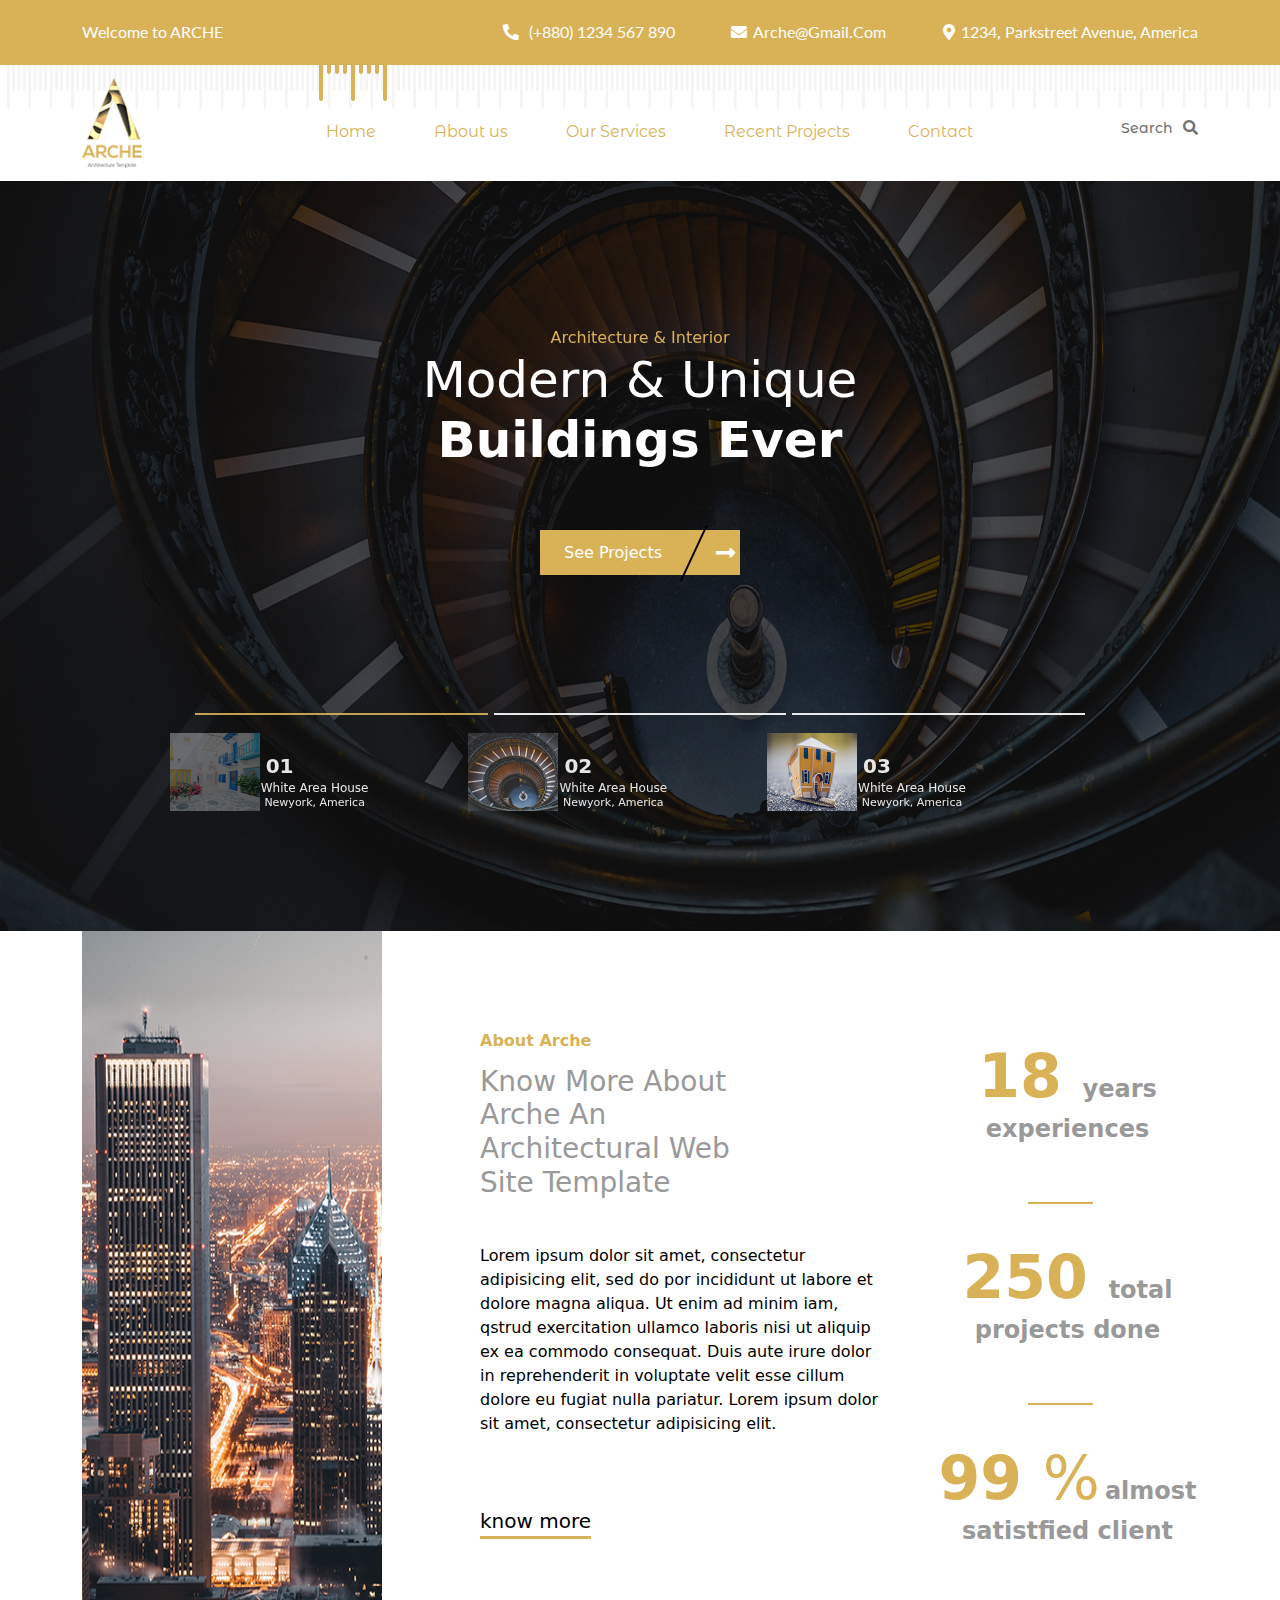
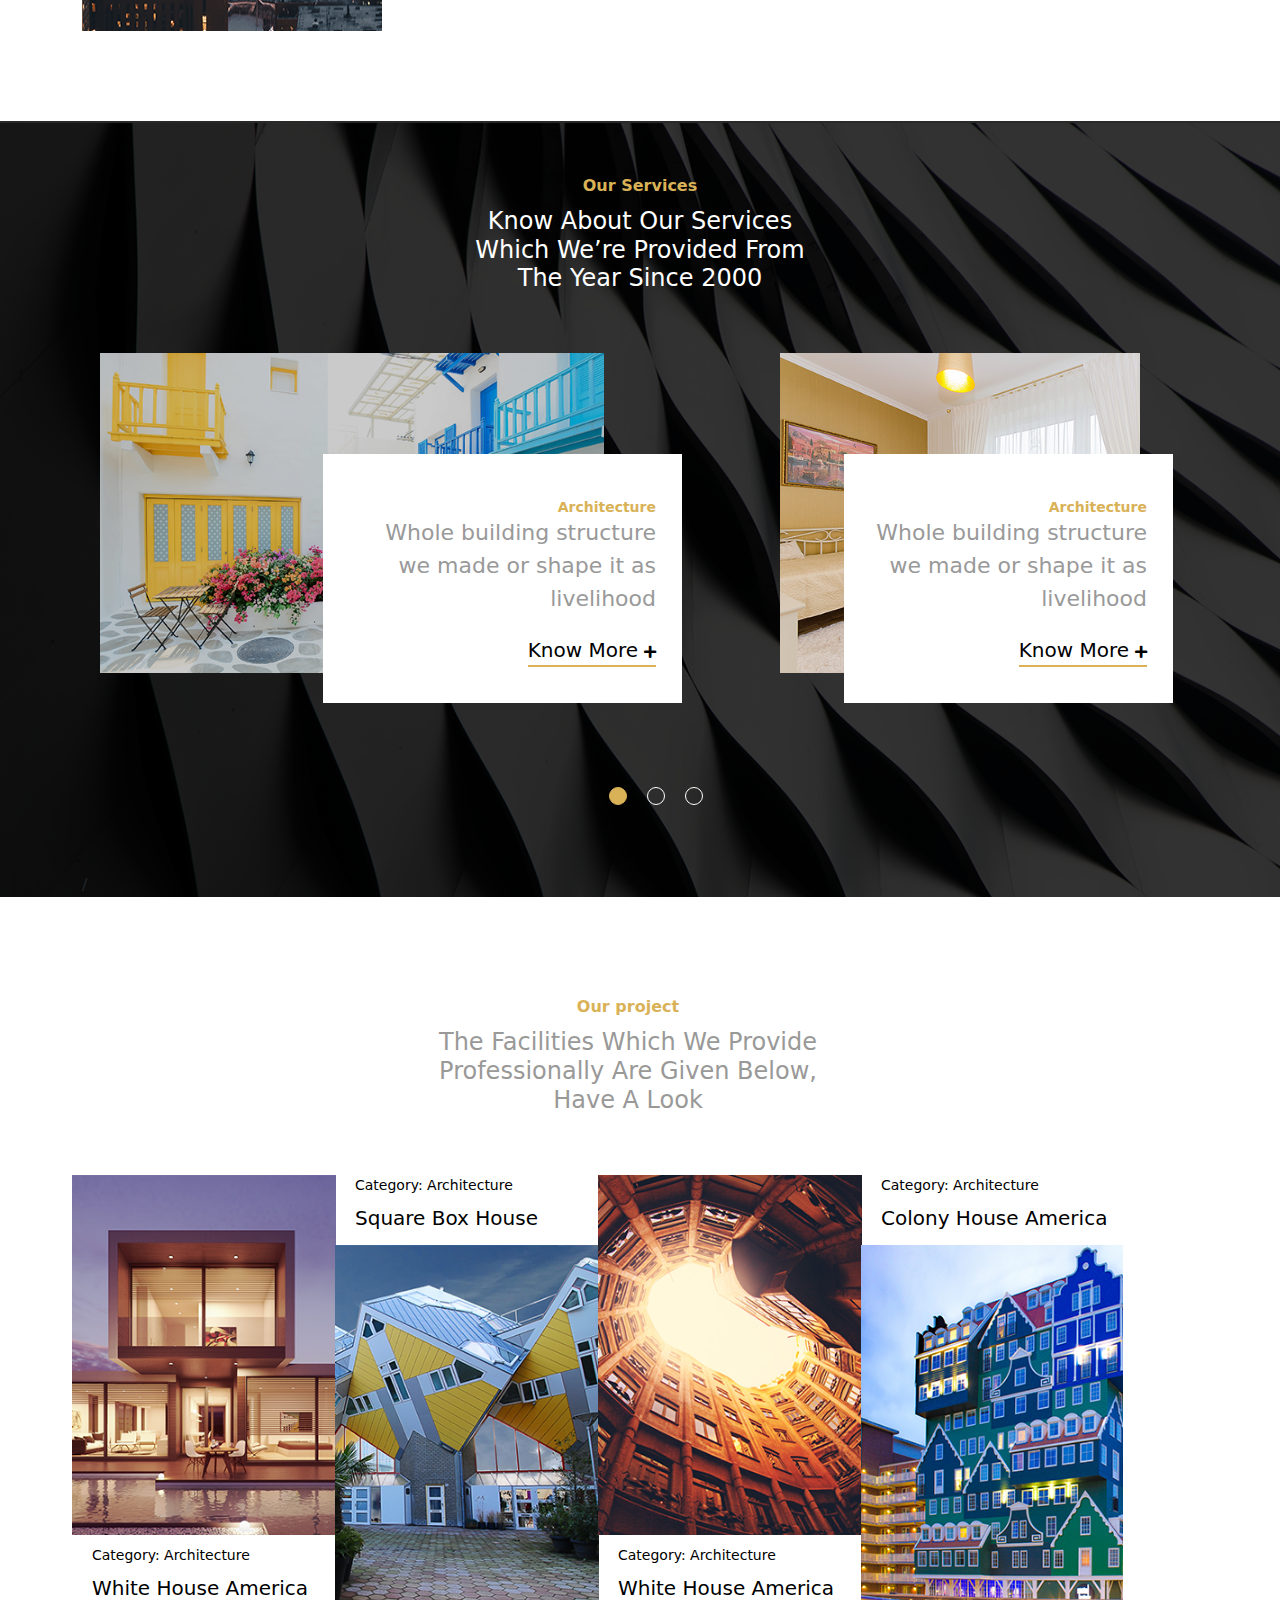
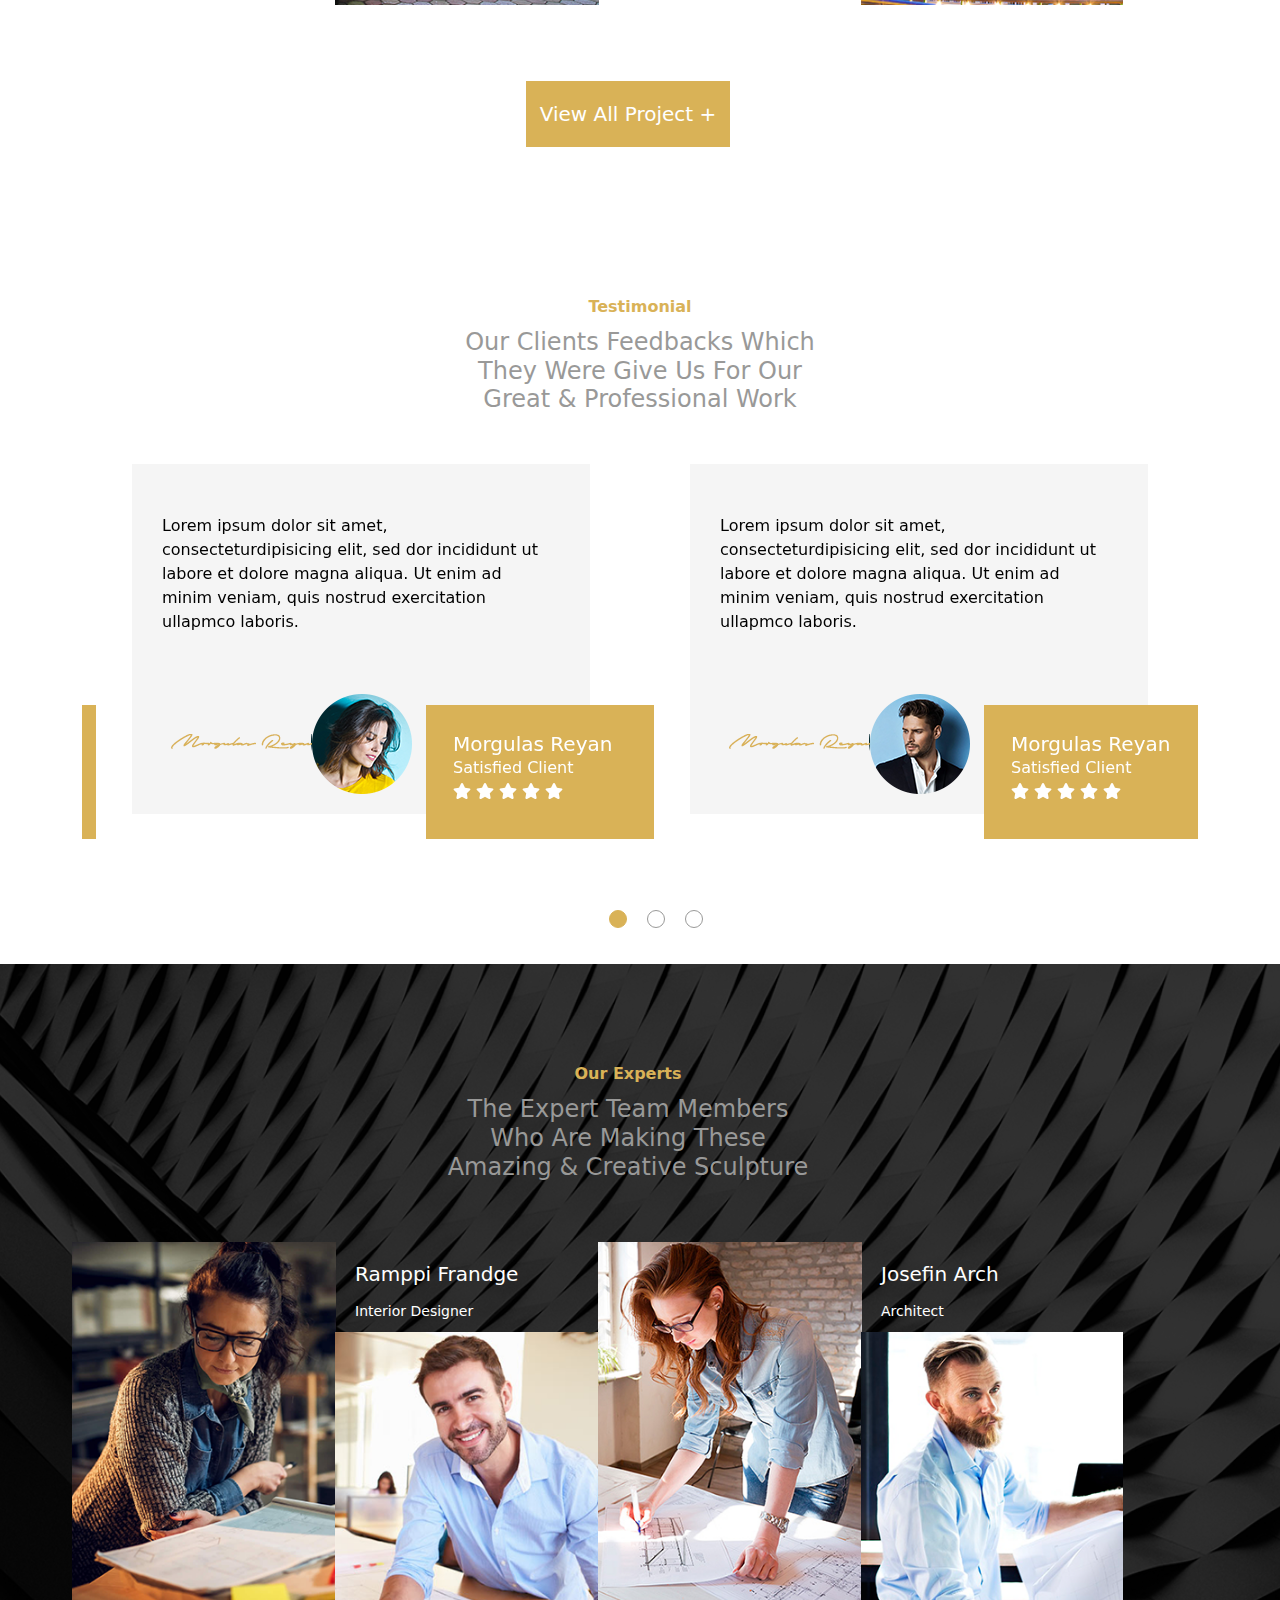
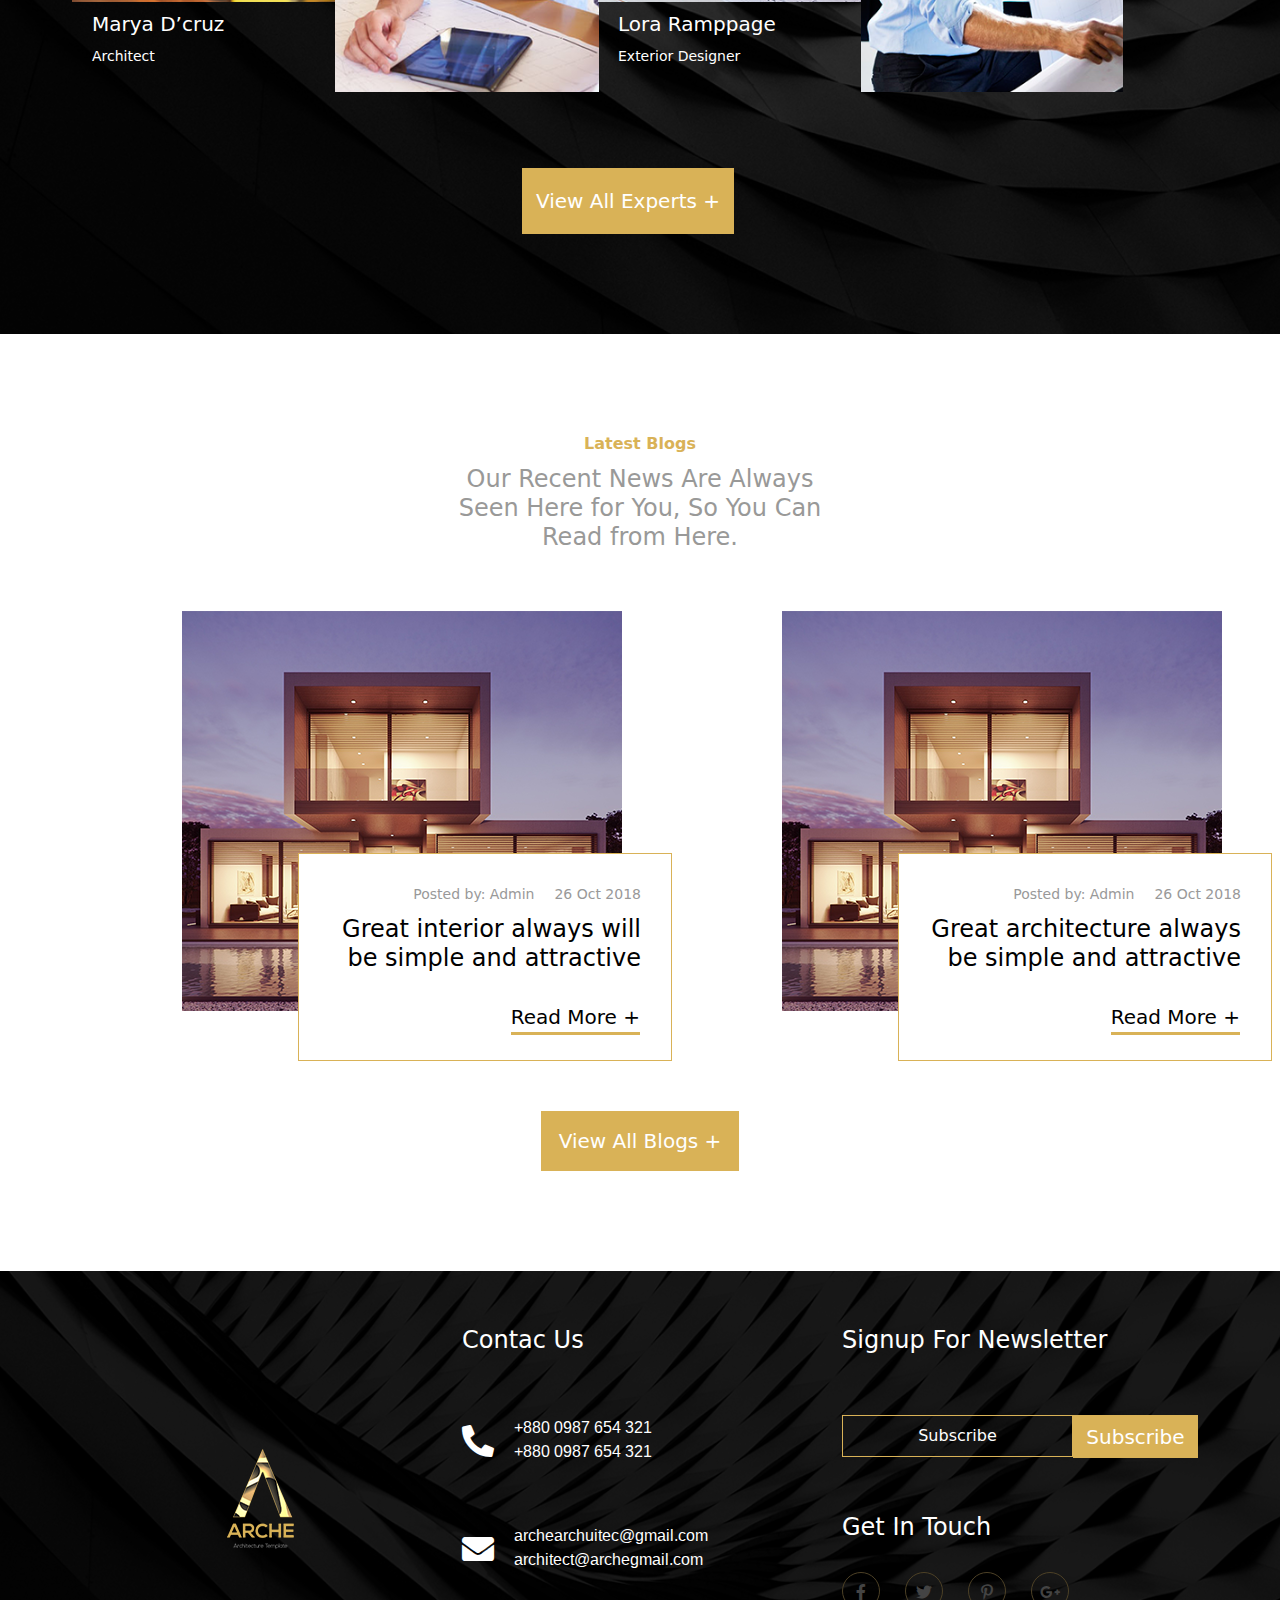
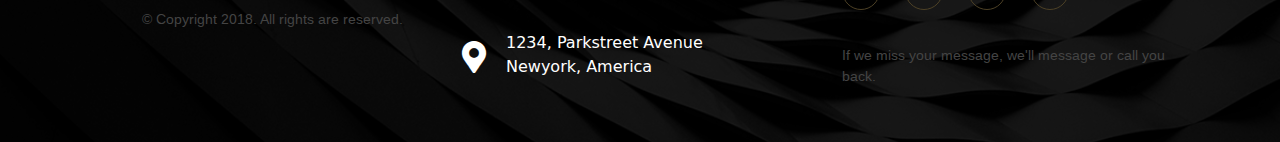
==== index.html @ 6a62e6c8 "all file upload" ====
<!DOCTYPE html>
<html lang="en">
<head>
    <meta charset="UTF-8">
    <meta http-equiv="X-UA-Compatible" content="IE=edge">
    <meta name="viewport" content="width=device-width, initial-scale=1.0">
    <title>Arche/index</title>

    <!-- ---gogle fonts link start -->
    <link rel="preconnect" href="https://fonts.googleapis.com">
    <link rel="preconnect" href="https://fonts.gstatic.com" crossorigin>
    <link href="https://fonts.googleapis.com/css2?family=Lato:wght@100;300;400;700&display=swap" rel="stylesheet">

    <link rel="preconnect" href="https://fonts.googleapis.com">
    <link rel="preconnect" href="https://fonts.gstatic.com" crossorigin>
    <link href="https://fonts.googleapis.com/css2?family=Montserrat+Alternates:wght@100;300;400;500;600;700&display=swap" rel="stylesheet">

    <link rel="preconnect" href="https://fonts.googleapis.com">
    <link rel="preconnect" href="https://fonts.gstatic.com" crossorigin>
    <link href="https://fonts.googleapis.com/css2?family=Arimo:wght@400;500;600;700&display=swap" rel="stylesheet"> 
     <!-- ---gogle fonts link end -->

    <!-- -----------css links start--------------- -->

    <link rel="stylesheet" href="css/all.min.css">
    <link rel="stylesheet" href="css/bootstrap.min.css">
    <link rel="stylesheet" href="css/slick.css">
    <link rel="stylesheet" href="css/style.css">
    <link rel="stylesheet" href="css/responsive.css">

    <!-- -----------css links start--------------- -->
</head>
<body>
    <!--===========================================
                    header-part start
    ===============================================-->

    <header id="header_part">
       <div class="container">
        <div class="header_main">
            <div class="header_left">
                <p>Welcome to ARCHE</p>
            </div>
            <div class="header_right">
                <p><i class="fas fa-phone-alt"></i><a href="callto: (+880) 1234 567 890  "> (+880) 1234 567 890  </a>   </p> 
               <p><i class="fas fa-envelope"></i><a href="mailto:arche@gmail.com ">arche@gmail.com </a> </p>
               <p><i class="fas fa-map-marker-alt"></i><a href="#">1234, Parkstreet Avenue, America</a></p>
            </div>
           </div>
        </div>
    </header>

  <!--===========================================
                    header-part end
    ===============================================-->


    <!--===========================================
                    navbar-part start
    ===============================================-->
    <nav class="navbar navbar-expand-lg main_nav">
      <div class="shape_img">
        <img src="images/banner_sclae-shape.png" alt="sclae-shape">
      </div>
        <div class="container">
          <a class="navbar-brand logo" href="index.html">
              <img src="images/arche_logo.png" alt="arche_logo">
          </a>
          <button class="navbar-toggler" type="button" data-bs-toggle="collapse" data-bs-target="#navbarSupportedContent" aria-controls="navbarSupportedContent" aria-expanded="false" aria-label="Toggle navigation">
            <span class="navbar-toggler-icon"> 
              <i class="fas fa-bars"></i>
            </span>
          </button>
          <div class="collapse navbar-collapse" id="navbarSupportedContent">
            <ul class="navbar-nav m-auto mb-2 mt-5 mb-lg-0">
              <li class="nav-item">
                <a class="nav-link active" aria-current="page" href="index.html">Home </a>
              </li>
              <li class="nav-item">
                <a class="nav-link" href="about.html">About us</a>
              </li>
              <li class="nav-item">
                <a class="nav-link" href="service.html">Our Services</a>
              </li>
              <li class="nav-item">
                <a class="nav-link" href="project.html">Recent Projects</a>
              </li>
              <li class="nav-item">
                <a class="nav-link" href="contact.html">Contact</a>
              </li>                                    
            </ul>
            <div class="searchbar">
                <div class="search"><p>search<i class="fa fa-search" ></i></p></div>
                 <div class="togglesearch">
                    <input class="form-control me-2" type="search" placeholder="Search" aria-label="Search">
                </div>
            </div>
          </div>
        </div>
      </nav>
     <!--===========================================
                    navbar-part end
    ===============================================-->

     <!--===========================================
                    banneer-part start
    ===============================================-->
<div id="banner_part">
  <div id="carouselExampleCaptions" class="carousel slide" data-bs-ride="carousel">
    <div class="carousel-indicators">
      <button type="button" data-bs-target="#carouselExampleCaptions" data-bs-slide-to="0" class="button_big active" aria-current="true" aria-label="Slide 1">
       <div class="img-part">
        <div class="img">
          <img src="images/banner-button_img1.png" alt="banner-button_img1">
        </div>
        <div class="text">
          <span class="number">01</span>
          <h5 clss="area">White Area House</h5>
          <span clss="adress">Newyork, America</span>
        </div>
       </div>
      </button>
      <button type="button" data-bs-target="#carouselExampleCaptions" data-bs-slide-to="1" class="button_big" aria-label="Slide 2">
        <div class="img-part">
          <div class="img">
            <img src="images/banner-button_img2.png" alt="banner-button_img1">
          </div>
          <div class="text">
            <span class="number">02</span>
            <h5 clss="area">White Area House</h5>
            <span clss="adress">Newyork, America</span>
          </div>
         </div>
      </button>
      <button type="button" data-bs-target="#carouselExampleCaptions" data-bs-slide-to="2" class="button_big" aria-label="Slide 3">
        <div class="img-part">
          <div class="img">
            <img src="images/banner-button_img3.png" alt="banner-button_img1">
          </div>
          <div class="text">
            <span class="number">03</span>
            <h5 clss="area">White Area House</h5>
            <span clss="adress">Newyork, America</span>
          </div>
         </div>
      </button>
    </div>
    <!-- --------banner main text--------- -->
    <div class="carousel-inner">
      <div class="carousel-item active">
        <img src="images/banner1.png" class="d-block w-100" alt="banner_img">
        <div class="img_overlay">
        <div class="carousel-caption  d-md-block">
            <p>Architecture & Interior</p>
            <h2>Modern & Unique</h2>
             <h1> Buildings Ever</h1>
             <div class="button">
              <a href="#">See Projects<i class="fas fa-long-arrow-alt-right"></i></a>
             </div>
        </div>
        </div>
      </div>
      <div class="carousel-item">
        <img src="images/banner1.png" class="d-block w-100" alt="banner_img">
        <div class="img_overlay">
        <div class="carousel-caption d-md-block">
          <p>Architecture & Interior</p>
          <h2>Modern & Unique</h2>
           <h1> Buildings Ever</h1>
           <div class="button">
            <a href="#">See Projects<i class="fas fa-long-arrow-alt-right"></i></a>
           </div>
        </div>
      </div>
      </div>
      <div class="carousel-item">
        <img src="images/banner1.png" class="d-block w-100" alt="banner_img">
        <div class="img_overlay">
        <div class="carousel-caption d-md-block">
          <p>Architecture & Interior</p>
          <h2>Modern & Unique</h2>
           <h1> Buildings Ever</h1>
           <div class="button">
            <a href="#">See Projects<i class="fas fa-long-arrow-alt-right"></i></a>
           </div>
        </div>
        </div>
      </div>
    </div>
    <button class="carousel-control-prev banner-icon" type="button" data-bs-target="#carouselExampleCaptions" data-bs-slide="prev">
      <span class="carousel-control-prev-icon" aria-hidden="true"></span>
      <span class="visually-hidden">Previous</span>
    </button>
    <button class="carousel-control-next banner-icon" type="button" data-bs-target="#carouselExampleCaptions" data-bs-slide="next">
      <span class="carousel-control-next-icon" aria-hidden="true"></span>
      <span class="visually-hidden">Next</span>
    </button>
  </div>
</div>
     <!--===========================================
                    banneer-part end
    ===============================================-->

     <!--===========================================
                    about-part start
    ===============================================-->
  <section id="about_part">
    <div class="container">
      <div class="row">
        <div class="col-lg-3"> 
          <div class="img">
            <img src="images/home_about_img.png" alt="about_img">
          </div>
        </div>
        <div class="col-lg-6">  
          <div class="text_middle">
            <h6>About Arche </h6>
            <h4>Know More About Arche An Architectural Web Site Template</h4>
            <p>Lorem ipsum dolor sit amet, consectetur adipisicing elit, sed do por incididunt ut labore et dolore magna aliqua. Ut enim ad minim iam, qstrud exercitation ullamco laboris nisi ut aliquip ex ea commodo consequat. Duis aute irure dolor in reprehenderit in voluptate 
              velit esse cillum dolore eu fugiat nulla pariatur. Lorem ipsum dolor sit amet, consectetur adipisicing elit.</p>
              <div class="button">
                <a href="#">know more</a>
              </div>
          </div>
        </div>
        <div class="col-lg-3"> 
          <div class="counter-up">
            <div class="count-item">
              <span class="counter">18 </span><span>years</span>
              <p>Experiences</p>
            </div>
            <div class="count-item">
              <span class="counter">250 </span> <span>total</span> 
              <p>Projects Done</p>
            </div>
            <div class="count-item">
              <span class="counter">99 </span> <span class="percent">%</span>  <span>Almost</span>
              <p>Satistfied Client</p>
            </div>
          </div>
        </div>
      </div>
    </div>
  </section>
     <!--===========================================
                    about-part end
    ===============================================-->

     <!--===========================================
                    service-part start
    ===============================================-->
  <section id="service_part">
    <div class="overlay">
      <div class="container">
        <div class="title">
          <h6>Our Services</h6>
          <h3>Know About Our Services Which We’re Provided From  The Year Since 2000 </h3>
        </div>
        <div class="slider-part">
          <div class="service-slider">
            <div class="slider-item">
              <div class="img">
                <img src="images/service-img1.png" alt="service-img">
                <div class="servie-inner-text">
                  <h6>Architecture</h6>
                  <p>Whole building structure we made or shape it as livelihood</p>
                  <a href="#">Know More<i class="fas fa-plus"></i></a>
                </div>
              </div> 
            </div>
            
            <div class="slider-item">
              <div class="img">
                <img src="images/service-img2.png" alt="service-img">
                <div class="servie-inner-text">
                  <h6>Architecture</h6>
                  <p>Whole building structure we made or shape it as livelihood</p>
                  <a href="#">Know More<i class="fas fa-plus"></i></a>
                </div>
              </div> 
            </div>

            <div class="slider-item">
              <div class="img">
                <img src="images/service-img1.png" alt="service-img">
                <div class="servie-inner-text">
                  <h6>Architecture</h6>
                  <p>Whole building structure we made or shape it as livelihood</p>
                  <a href="#">Know More<i class="fas fa-plus"></i></a>
                </div>
              </div> 
            </div>
          </div>/
        </div>
      </div>
    </div>
  </section>
     <!--===========================================
                    service-part end
    ===============================================-->

     <!--===========================================
                    project-part start
    ===============================================-->
    <section id="project_part">
      <div class="container">
        <div class="title diff-color">
          <h6>Our project</h6>
          <h3>The Facilities Which We Provide Professionally Are Given Below, Have A Look</h3>
        </div>
        <div class="project_img_details">
          <ul>
            <li class="pro_item">
              <div class="img">
                <img src="images/project-img1.png" alt="project-img">
                <div class="pro_overlay">
                  <a href="#">full project<i class="fas fa-external-link-alt"></i></a>
                </div>
              </div>
              <div class="text">
                <p>Category: Architecture</p>
                <h3>White House America</h3>
              </div>
            </li>
            <li class="pro_item">
              <div class="text">
                <p>Category: Architecture</p>
                <h3>Square Box House</h3>
              </div>
              <div class="img active">
                <img src="images/project-img2.png" alt="project-img">
                <div class="pro_overlay"><a href="#">full project<i class="fas fa-external-link-alt"></i></a></div>
              </div>
            </li>
            <li class="pro_item">
             <div class="img">
              <img src="images/project-img3.png" alt="project-img">
              <div class="pro_overlay"><a href="#">full project<i class="fas fa-external-link-alt"></i></a></div>
             </div>
              <div class="text">
                <p>Category: Architecture</p>
                <h3>White House America</h3>
              </div>
            </li>
            <li class="pro_item">                
              <div class="text">
                <p>Category: Architecture</p>
                <h3>Colony House America</h3>
              </div>
              <div class="img">
                <img src="images/project-img4.png" alt="project-img">
                <div class="pro_overlay"><a href="#">full project<i class="fas fa-external-link-alt"></i></a></div>
              </div>
            </li>
          </ul>
        </div>
        <div class="pro_button">
          <a href="project.html">View All Project  +</a>
        </div>
      </div>
    </section>
    <!--===========================================
                    project-part end
    ===============================================-->

      <!--===========================================
                    testimonial-part start
    ===============================================-->
    <section id="testimonial_Part">
      <div class="container">
        <div class="title diff-color">
          <h6>Testimonial</h6>
          <h3>Our Clients Feedbacks Which They Were Give Us For Our Great & Professional Work</h3>
        </div>
        <div class="testimonial-slider">
          <div class="testi_item">
            <div class="text-top">
              <p>Lorem ipsum dolor sit amet, consecteturdipisicing elit, sed 
                dor incididunt ut labore et dolore magna aliqua. Ut enim ad minim
                 veniam, quis nostrud exercitation ullapmco laboris.</p>
                 <div class="img">
                   <div class="sig">
                     <img class="sigf" src="images/sig.png" alt="sig">
                   </div>
                   <img src="images/testi-img1.png" alt="testi-img">
                 </div>
            </div>
            <div class="designation">
              <h5>Morgulas Reyan</h5>
              <span>Satisfied Client</span>
              <div class="rating">
                <i class="fas fa-star"></i>
                <i class="fas fa-star"></i>
                <i class="fas fa-star"></i>
                <i class="fas fa-star"></i>
                <i class="fas fa-star"></i>
              </div>
              </div>
          </div>
          <div class="testi_item">
            <div class="text-top">
              <p>Lorem ipsum dolor sit amet, consecteturdipisicing elit, sed 
                dor incididunt ut labore et dolore magna aliqua. Ut enim ad minim
                 veniam, quis nostrud exercitation ullapmco laboris.</p>
                 <div class="img">
                   <div class="sig">
                     <img class="sigf" src="images/sig.png" alt="sig">
                   </div>
                   <img src="images/testi-img2.png" alt="testi-img">
                 </div>
            </div>
            <div class="designation">
              <h5>Morgulas Reyan</h5>
              <span>Satisfied Client</span>
              <div class="rating">
                <i class="fas fa-star"></i>
                <i class="fas fa-star"></i>
                <i class="fas fa-star"></i>
                <i class="fas fa-star"></i>
                <i class="fas fa-star"></i>
              </div>
              </div>
          </div>
          <div class="testi_item">
            <div class="text-top">
              <p>Lorem ipsum dolor sit amet, consecteturdipisicing elit, sed 
                dor incididunt ut labore et dolore magna aliqua. Ut enim ad minim
                 veniam, quis nostrud exercitation ullapmco laboris.</p>
                 <div class="img">
                   <div class="sig">
                     <img class="sigf" src="images/sig.png" alt="sig">
                   </div>
                   <img src="images/testi-img1.png" alt="testi-img">
                 </div>
            </div>
            <div class="designation">
              <h5>Morgulas Reyan</h5>
              <span>Satisfied Client</span>
              <div class="rating">
                <i class="fas fa-star"></i>
                <i class="fas fa-star"></i>
                <i class="fas fa-star"></i>
                <i class="fas fa-star"></i>
                <i class="fas fa-star"></i>
              </div>
              </div>
          </div>
        </div>
      </div>
    </section>
     <!--===========================================
                    testimonial-part end
    ===============================================-->

    <!--===========================================
                    expert-part start
    ===============================================-->
  <section id="expert_part">
    <div class="expert_part_overlay">
    <div id="project_part">
    <div class="container">
      <div class="title diff-color">
        <h6>Our Experts</h6>
        <h3>The Expert Team Members Who Are Making These Amazing & Creative Sculpture</h3>
      </div>
      <div class="project_img_details">
        <ul>
          <li class="pro_item">
            <div class="img">
              <img src="images/expert-img1.png" alt="expert-img">
              <div class="pro_overlay">
                <a href="#">full project<i class="fas fa-external-link-alt"></i></a>
              </div>
            </div>
            <div class="text">
              <h5>Marya D’cruz</h5>
              <p>Architect</p>
            </div>
          </li>
          <li class="pro_item">
            <div class="text">
              <h5>Ramppi Frandge</h5>
              <p>Interior Designer</p>
            </div>
            <div class="img active">
              <img src="images/expert-img2.png" alt="expert-img">
              <div class="pro_overlay"><a href="#">full project<i class="fas fa-external-link-alt"></i></a></div>
            </div>
          </li>
          <li class="pro_item">
          <div class="img">
            <img src="images/expert-img3.png" alt="expert-img">
            <div class="pro_overlay"><a href="#">full project<i class="fas fa-external-link-alt"></i></a></div>
          </div>
            <div class="text">
              <h5>Lora Ramppage</h5>
            <p>Exterior Designer</p>
            </div>
          </li>
          <li class="pro_item">                
            <div class="text">
              <h5>Josefin Arch</h5>
              <p>Architect</p>
            </div>
            <div class="img">
              <img src="images/expert-img4.png" alt="expert-img">
              <div class="pro_overlay"><a href="#">full project<i class="fas fa-external-link-alt"></i></a></div>
            </div>
          </li>
        </ul>
      </div>
      <div class="pro_button">
        <a href="team.html">View All Experts +</a>
      </div>
    </div>
    </div>
  </div>
  </section>
    <!--===========================================
                    expert-part end
    ===============================================-->

    <!--===========================================
                    latest-part/blog start
    ===============================================-->
    <section id="latest_Part">
      <div class="container">
        <div class="title diff-color">
          <h6>Latest Blogs</h6>
          <h3>Our Recent News Are Always Seen Here for You, So You Can Read from Here.</h3>
        </div>
      <div class="latest_item_Part">
        <div class="latest_item">
          <div class="item">
            <img src="images/latest_img1.png" alt="">
            <div class="latest_text">
              <div class="admin_text">
                <p class="admin">Posted by: Admin </p>
                <p class="date"> 26 Oct 2018</p>
              </div>
              <h3>Great interior always will be simple and attractive</h3>
              <div class="button">
                <a href="#">Read More  +</a>
              </div>
            </div>
          </div>
        </div>
        <div class="latest_item">
          <div class="item">
            <img src="images/latest_img1.png" alt="">
            <div class="latest_text">
              <div class="admin_text">
                <p class="admin">Posted by: Admin </p>
                <p class="date"> 26 Oct 2018</p>
              </div>
              <h3>Great architecture always be simple and attractive</h3>
              <div class="button">
                <a href="#">Read More  +</a>
              </div>
            </div>
          </div>
        </div>
      </div>
    </div>
    <div class="bottom_button">
      <a href="blog.html">View All Blogs  +</a>
    </div>
    </section>
    <!--===========================================
                    latest-part/blog  end
    ===============================================-->

    <!--===========================================
                    footer-part start
    ===============================================-->
  <section id="footer_part">
  <div class="footer_overlay">
    <div class="container">
      <div class="row">
        <div class="col-lg-4 col-sm-6 col-md-4">
          <div class="footer_item">
            <div class="logo">
              <a href="no-found.html"><img src="images/arche_logo.png" alt="arche_logo"></a>
            </div>
            <p class="logo_text">&copy; Copyright 2018. All rights are reserved. </p>
          </div>
        </div>
        <div class="col-lg-4 col-sm-6 col-md-4">
          <div class="footer_item">
            <div class="contact_us">
              <h3>Contac Us</h3>
                <div class="item">
                  <i class="fas fa-phone-alt"></i>
                  <div class="mobile">
                    <a href="callto:+880 1234 567 890">+880 0987 654 321</a>
                  <a href="callto:+880 0987 654 321">+880 0987 654 321</a>
                  </div>
                </div>
                <div class="item"> 
                  <i class="fas fa-envelope"></i>
                  <div class="mail">
                    <a href="mailto:archearchuitec@gmail.com">archearchuitec@gmail.com</a>
                  <a href="maulto:architect@archegmail.com">architect@archegmail.com</a>
                  </div>
                </div>
                <div class="item">
                  <i class="fas fa-map-marker-alt"></i>
                <div class="address">
                  <p>1234, Parkstreet Avenue</p>
                  <p>Newyork, America</p>
                </div>
                </div>
            </div>
          </div>
        </div>
        <div class="col-lg-4 col-sm-12 col-md-4">
          <div class="get_in_touch">
            <h3>Signup for Newsletter</h3>
            <div class="item">
              <div class="subscrib">
                <form>
                  <input class="input_button" type="submit" value="Subscribe">
                  <button class="subcribe">Subscribe</button>
                </form>
              </div>
              <div class="social_icon">
                <h3>Get in Touch</h3>
                <div class="icon">
                  <i class="fab fa-facebook-f"></i>
                  <i class="fab fa-twitter"></i>
                  <i class="fab fa-pinterest-p"></i>
                  <i class="fab fa-google-plus-g"></i>
                </div>
              </div>
              <div class="miss_text">
                <p>If we miss your message, we'll message or call you back.</p>
              </div>
          </div>
          </div>
        </div>
      </div>
    </div>
  </div>
  </section>
    <!--===========================================
                    footer-part end
     ===========================================-- -->

     <!--===========================================
                    backtotop button-part end
     ===========================================-- -->

     <a id="button">
      <i class="fas fa-angle-up"></i>
     </a>

     <!--===========================================
                    backtotop button-part end
     ===========================================-- -->



<!-- ------------home/index-page script link start----------- -->

<script src="js/bootstrap.bundle.min.js"></script>
<script src="js/jquery-1.12.4.min.js"></script>
<script src="js/waypoints.min.js"></script>
<script src="js/jquery.counterup.min.js"></script>
<script src="js/slick.min.js"></script>
<script src="js/jquery.barfiller.js"></script>
<script src="js/script.js"></script>

<!-- ------------home/index-page script link end----------- -->

</body>
</html>
---- css/style.css ----
/* --------common css start--------------- */
html{
    scroll-behavior: smooth;
    scroll-padding-top: 30px;
    overflow-x: hidden;
}

body{
    overflow-x: hidden ;
}

*{
    margin: 0;
    padding: 0;
}

ul,ol{
    list-style: none;
}

a,a:focus{
    text-decoration: none;
}

a:hover{
    text-decoration: none;
}

h1,h2,h3,h4,h5,h6,p{
    margin: 0 ;
    padding: 0;
    font-size: 16px;
    color: #ffff;
}

:root {
    --font-color: #d9b257;
    --white: #ffffff;
    --font-size: 16px;
    --font-family-m: font-family: 'Montserrat Alternates', sans-serif;
    --font-family-s: font-family:  'Lato', sans-serif;
  }
  
li::marker {
    font-size: 0;
}

/* -------title css start--------- */

.title{
    text-align: center;
}
.title h6{
    font-family: var(--font-family-m);
    font-weight: 700;
    font-size: var(--font-size);
    color: var(--font-color) !important;
}
.title h3{
    font-family: var(--font-family-m);
    font-weight: 400;
    font-size: 28px;
    color: #fff;
    width: 446px;
    margin: 0 auto;
    padding-top: 12px;
}


.diff-color h3{
    color: #999998 !important;
}

/* -------title css end--------- */


/* --------common css end--------------- */


/* ---==================================
        header css start
========================================*/

#header_part{
    background: #d9b257;
    padding: 20px 0;
}

#header_part .header_main{
    display: flex;
    justify-content: space-between;
}

#header_part .header_left{
    width: 35%;
} 

#header_part .header_right{
    width: 65%;
    display: flex;
    justify-content: space-between;
} 


#header_part .header_left p{
    font-family: 'Lato', sans-serif;
    font-weight: 400;
    font-size: 16px;
    color: #fff;
}

#header_part .header_right p{
    margin-left: 30px;
}

#header_part .header_right a{
    font-family: 'Lato', sans-serif;
    font-weight: 400;
    font-size: 16px;
    color: #fff;
    color: #fff;
    text-transform: capitalize;
}

#header_part .header_right i{
    margin-right: 6px;
    color: #fff;
}


/* ---==================================
        header css end
========================================*/

/* ---==================================
        nav-bar css end
========================================*/

.main_nav .logo img{
    width: 60px;
}

.main_nav .shape_img {
    z-index: -99;
    margin-top: -23px;
    position: absolute;
    top: -20px;
    left: -1px;
    width: 100%;
}

.main_nav .shape_img img{
    width: 100%;
}

.main_nav ul li{
    display: inline-block;
    margin-left: 42px ;
    text-align: center;
    margin-top: -30px;
}

.main_nav ul li a{
    color: #d9b257;
    font-family: 'Montserrat Alternates', sans-serif;
    font-weight: 400;
    font-size: 16px;
    position: relative;
}

.main_nav ul li a:after {
    content: url(../images/navbar-hover_img.png);
    position: absolute;
    top: -100px;
    left: 0px;
    width: 100%;
    overflow: hidden;
    z-index: -12;
    opacity: 0;
    transition: all ease .4s;
}

.main_nav ul li a:hover:after {
    opacity: 1;
}

.main_nav ul li .active:after {
    opacity: 1;
    width: 108%;
}

.main_nav .search{
    width: 100px;
    height: 60px;
    text-align: right;
    line-height: 60px;
    cursor: pointer;
    padding-top: 5px;
}

.main_nav .search p{
    font-family: 'Montserrat Alternates', sans-serif;
    text-transform: capitalize;
    font-weight: 500;
    font-size: 14px;
    color: #717171;
}

.main_nav .search i{
    margin-left: 10px;
    display: inline-block;
    padding-top: 4px;
    font-size: 15px;
}

.main_nav .togglesearch {
    position: absolute;
    top: 12px;
    right: 9%;
    width: 350px;
    line-height: 60px;
    box-shadow: 0 0 10px rgba(0,0,0,0.5);
    transition: all ease 5s;
    display: none;
}

/* ---==================================
        nav-bar css end
========================================*/

/* ---==================================
        banner_part css start
========================================*/

#banner_part .carousel-item{
    position: relative;
}

#banner_part .banner-icon{
    display: none;
}

#banner_part .carousel-item img{
    height: 750px;
    display: block;
}

#banner_part .carousel-item .img_overlay{
    position: absolute;
    top: 0;
    left: 0;
    width: 100%;
    height: 100%;
    background: rgba(0, 0, 0,.7);
    padding: 150px 0 !important;
}

#banner_part .img_overlay .carousel-caption {
    position: absolute;
    right: 15%;
    bottom: 1.25rem;
    left: 15%;
    padding-top: 1.25rem;
    padding-bottom: 22rem;
    color: #fff;
    text-align: center;
}

#banner_part .carousel-item .img_overlay p{
    color: var(--font-color);
    font-size: var(--font-size) ;
    font-family: var(--font-family-m);
    margin-top: 200px;
}

#banner_part .carousel-item .img_overlay h2{
    font-family: var(--font-family-m);
    font-weight: 400;
    font-size: 40px;
}

#banner_part .carousel-item .img_overlay h1{
    font-family: var(--font-family-m);
    font-weight: 700;
    font-size: 50px;
}

#banner_part .carousel-item .img_overlay .button{
    margin-top: 60px;
    position: relative;
}

#banner_part .carousel-item .img_overlay .button a{
    display: inline-block;
    height: 45px;
    width: 200px;
    background: var(--font-color);
    font-size: 16px;
    line-height: 45px;
    color: var(--white);
}

#banner_part .carousel-item .img_overlay .button i{
    color: var(--white);
    font-size: 18px;
    display: inline-block;
    padding-left: 30px;
    width: 30px;
    position: relative;
}

#banner_part .carousel-item .img_overlay .button:after{
    content: "";
    position: absolute;
    top: -8px;
    left: 55%;
    width: 2px;
    background: #000;
    height: 62px;
    transform: translateX(-55%) rotate(25deg);
}

#banner_part .carousel-indicators .button_big {
    margin-bottom: 200px;
    width: 40.333% !important;
    height: 2px !important;
    /* background: red !important; */
    margin-right: 3px;
    margin-left: 3px;
    cursor: pointer;
    border-top: 0 !important;
    border-bottom: 0 !important;
    opacity: .9 !important;
    display: flex;
    
}

#banner_part .carousel-indicators .active{
    background: #d9b257 !important;
    opacity: .7 !important;
}

#banner_part .carousel-indicators .active img{
    opacity: .4;
}

#banner_part .button_big .img-part {
	margin-left: 162%;
	margin-top: 20px;
	display: flex;
	justify-content: flex-end;
}

#banner_part .button_big .img-part .text {
    margin-left: 124px;
}

#banner_part .button_big .img-part .text span{
    display: block;
    color: var(--white);
}

#banner_part .button_big .img-part .text .number{
    font-size: 44px;
    font-family: var(--font-family-m);
    font-weight: 700;
    padding-right: 70px;
}

#banner_part .button_big .img-part .text h4{
    font-family: var(--font-family-m) !important;
    font-weight: 400 !important;
    font-size: 16px !important;
    color: white;
}

#banner_part .button_big .img-part .text .adress{
    font-size: 12px !important;
}


/* --------about-page banner start--------- */


#about-page .about-banner{
    background: url(../images/about-banner.png)no-repeat center;
    background-size: cover;
}

#about-page .about-banner .overlay{
    width: 100%;
    height: 100%;
    background: rgb(0, 0, 0,.7);
    padding: 74px 0 64px 0;
}

#about-page .about-banner{
    text-align: center;
}

#about-page .about-banner .overlay h1{
    font-family: var(--font-family-m);
    font-weight: 400;
    font-size: 44px;
    color: var(--font-color);
}

#about-page .about-banner .overlay .active{
    color: #fff;
    transition: .4s;
}

#about-page .about-banner .overlay a{
    display: inline-block;
    font-family: var(--font-family-m);
    font-weight: 400;
    font-size: var(--font-size);
    color: var(--font-color);
    transition: all ease .4s;
}

#about-page .about-banner .overlay a:hover{
    color: #fff;
}

#about-page .about-banner .overlay .active:hover{
    color: #d9b257;
}

#about-page .about-banner .overlay i{
    color: #fff;
    font-size: 16px;
    margin: 0 10px;
}

/* --------about-page banner end--------- */

/* ----------service-banner start------------- */

#service-page .about-banner{
    background: url(../images/about-banner.png)no-repeat center;
    background-size: cover;
}

#service-page  .about-banner .overlay{
    width: 100%;
    height: 100%;
    background: rgb(0, 0, 0,.7);
    padding: 74px 0 64px 0;
}

#service-page .about-banner{
    text-align: center;
}

#service-page .about-banner .overlay h1{
    font-family: var(--font-family-m);
    font-weight: 400;
    font-size: 44px;
    color: var(--font-color);
}

#service-page .about-banner .overlay .active{
    color: #fff;
    transition: .4s;
}

#service-page .about-banner .overlay a{
    display: inline-block;
    font-family: var(--font-family-m);
    font-weight: 400;
    font-size: var(--font-size);
    color: var(--font-color);
    transition: all ease .4s;
}

#service-page .about-banner .overlay a:hover{
    color: #fff;
}

#service-page .about-banner .overlay .active:hover{
    color: #d9b257;
}

#service-page .about-banner .overlay i{
    color: #fff;
    font-size: 16px;
    margin: 0 10px;
}

/* ----------service-banner end------------- */

/* ----------project-banner start------------- */


#project-page .project-banner{
    background: url(../images/about-banner.png)no-repeat center;
    background-size: cover;
}

#project-page .project-banner .overlay{
    width: 100%;
    height: 100%;
    background: rgb(0, 0, 0,.7);
    padding: 74px 0 64px 0;
}

#project-page .project-banner{
    text-align: center;
}

#project-page .project-banner .overlay h1{
    font-family: var(--font-family-m);
    font-weight: 400;
    font-size: 44px;
    color: var(--font-color);
}

#project-page .project-banner .overlay .active{
    color: #fff;
    transition: .4s;
}

#project-page .project-banner .overlay a{
    display: inline-block;
    font-family: var(--font-family-m);
    font-weight: 400;
    font-size: var(--font-size);
    color: var(--font-color);
    transition: all ease .4s;
}

#project-page .project-banner .overlay a:hover{
    color: #fff;
}

#project-page .project-banner .overlay .active:hover{
    color: #d9b257;
}

#project-page .project-banner .overlay i{
    color: #fff;
    font-size: 16px;
    margin: 0 10px;
}


/* ----------------member banner css start-------------------- */


/* ---------------team-banner css start---------------- */


#member-details-page .member-banner{
    background: url(../images/about-banner.png)no-repeat center;
    background-size: cover;
}

#member-details-page .member-banner .overlay{
    width: 100%;
    height: 100%;
    background: rgb(0, 0, 0,.7);
    padding: 74px 0 64px 0;
}

#member-details-page .member-banner{
    text-align: center;
}

#member-details-page .member-banner .overlay h1{
    font-family: var(--font-family-m);
    font-weight: 400;
    font-size: 44px;
    color: var(--font-color);
    padding-bottom: 10px;
}

#member-details-page .member-banner .overlay .active{
    color: #fff;
    transition: .4s;
}

#member-details-page .member-banner .overlay a{
    display: inline-block;
    font-family: var(--font-family-m);
    font-weight: 400;
    font-size: var(--font-size);
    color: var(--font-color);
    transition: all ease .4s;
}

#member-details-page .member-banner .overlay a:hover{
    color: #fff;
}

#member-details-page .member-banner .overlay .active:hover{
    color: #d9b257;
}

#member-details-page .member-banners .overlay i{
    color: #fff;
    font-size: 16px;
    margin: 0 10px;
}


/* ----------------member banner css end-------------------- */


/* ----------project-banner end------------- */


/* ----------------blog-banner-part start------------------ */

/* -----------------team-page start ---------------------- */

#blog-page  .blog-banner{
    background: url(../images/about-banner.png)no-repeat center;
    background-size: cover;
}

#blog-page  .blog-banner .overlay{
    width: 100%;
    height: 100%;
    background: rgb(0, 0, 0,.7);
    padding: 74px 0 64px 0;
}

#blog-page  .blog-banner{
    text-align: center;
}

#blog-page  .blog-banner .overlay h1{
    font-family: var(--font-family-m);
    font-weight: 400;
    font-size: 44px;
    color: var(--font-color);
    padding-bottom: 10px;
}

#blog-page  .blog-banner .overlay .active{
    color: #fff;
    transition: .4s;
}

#blog-page  .blog-banner .overlay a{
    display: inline-block;
    font-family: var(--font-family-m);
    font-weight: 400;
    font-size: var(--font-size);
    color: var(--font-color);
    transition: all ease .4s;
}

#blog-page  .blog-banner .overlay a:hover{
    color: #fff;
}

#blog-page  .blog-banner .overlay .active:hover{
    color: #d9b257;
}

#blog-page  .blog-banner .overlay i{
    color: #fff;
    font-size: 16px;
    margin: 0 10px;
}
/* -----------------team-page banner end ---------------------- */


/* ----------------blog-banner-part end------------------ */

/* --------blog-details-page banner start--------- */


#blog-details-page .blog-details-banner{
    background: url(../images/about-banner.png)no-repeat center;
    background-size: cover;
}

#blog-details-page .blog-details-banner .overlay{
    width: 100%;
    height: 100%;
    background: rgb(0, 0, 0,.7);
    padding: 74px 0 64px 0;
}

#blog-details-page .blog-details-banner{
    text-align: center;
}

#blog-details-page .blog-details-banner .overlay h1{
    font-family: var(--font-family-m);
    font-weight: 400;
    font-size: 44px;
    color: var(--font-color);
}

#blog-details-page .blog-details-banner .overlay .active{
    color: #fff;
    transition: .4s;
}

#blog-details-page .blog-details-banner .overlay a{
    display: inline-block;
    font-family: var(--font-family-m);
    font-weight: 400;
    font-size: var(--font-size);
    color: var(--font-color);
    transition: all ease .4s;
}

#blog-details-page .blog-details-banner .overlay a:hover{
    color: #fff;
}

#blog-details-page .blog-details-banner .overlay .active:hover{
    color: #d9b257;
}

#blog-details-page .blog-details-banner .overlay i{
    color: #fff;
    font-size: 16px;
    margin: 0 10px;
}

/* --------blog-details-page banner end--------- */





/* --------blog-details-page banner start--------- */


#contact-page .contact-banner {
    background: url(../images/about-banner.png)no-repeat center;
    background-size: cover;
}

#contact-page .contact-banner .overlay{
    width: 100%;
    height: 100%;
    background: rgb(0, 0, 0,.7);
    padding: 74px 0 64px 0;
}

#contact-page .contact-banner .overlay {
    text-align: center;
}

#contact-page .contact-banner .overlay  h1{
    font-family: var(--font-family-m);
    font-weight: 400;
    font-size: 44px;
    color: var(--font-color);
}

#contact-page .contact-banner .overlay .active{
    color: #fff;
    transition: .4s;
}

#contact-page .contact-banner .overlay a{
    display: inline-block;
    font-family: var(--font-family-m);
    font-weight: 400;
    font-size: var(--font-size);
    color: var(--font-color);
    transition: all ease .4s;
}

#contact-page .contact-banner .overlay a:hover{
    color: #fff;
}

#contact-page .contact-banner  .overlay .active:hover{
    color: #d9b257;
}

#contact-page .contact-banner  .overlay i{
    color: #fff;
    font-size: 16px;
    margin: 0 10px;
}

/* --------blog-details-page banner end--------- */







/* ---==================================
        banner_part css end
========================================*/




/* ---==================================
        member-details css start
========================================*/

#member-details-page .member_details{
    padding-top: 100px;
}


#member-details-page .member_details .item .img{
    position: relative;
}

#member-details-page .member_details .item .img .icon {
	position: absolute;
	top: 31px;
	right: -10px;
}

#member-details-page .member_details .item .img img{
    width: 340px;
    height: 634px;
}

#member-details-page .member_details .item .img i{
    display: block;
    width: 58px;
    height: 58px;
    font-size: 16px;
    color: #444444;
    line-height: 58px;
    text-align: center;
    border-radius: 50%;
    background: #fff;
    margin-bottom: 20px;
    transition: all ease .4s;
    box-shadow: 0px 0px 14px 0px rgba(0,0,0,0.75);
}

#member-details-page .member_details .item .img i:hover{
    color: #fff;
    background: var(--font-color);
}


#member-details-page .member_details .item .barfiller-part .para-part h3{
    font-family: var(--font-family-m);
    font-weight: 400;
    font-size: 20px;
    color: var(--font-color);
}

#member-details-page .member_details .item .barfiller-part .para-part h6{
    font-family: var(--font-family-m);
    font-weight: 400;
    font-size: 14px;
    color: var(--font-color);
}

#member-details-page .member_details .item .barfiller-part .para-part p{
    font-family: 'Arimo', sans-serif;
    font-weight: 400;
    font-size: 16px;
    color: #000;
    line-height: 25px;
    padding-top: 30px;
    text-align: justify;
}


#member-details-page .barfiller-part {
	margin-top: 0px;
	margin-left: 30px;
}

#member-details-page  .barfiller-items{
    margin-top: 50px;
}

#member-details-page  .barfiller-items p{
    font-family: var(--font-family-m);
    font-weight: 400;
    font-size: 14px;
    color: #999998;
    padding: 0px 0px;
}


#member-details-page  .barfiller-items h3{
    font-family: var(--font-family-m);
    font-weight: 400;
    font-size: 20px;
    color: var(--font-color);
    padding-bottom: 40px;
}


#member-details-page .member_details .barfiller {
    width: 100%;
    height: 12px;
    background: #fcfcfc;
    border: 1px solid #ccc;
    position: relative;
    margin-bottom: 30px;
    box-shadow: inset 1px 4px 9px -6px rgba(0,0,0,.5);
    -moz-box-shadow: inset 1px 4px 9px -6px rgba(0,0,0,.5);
  }

#member-details-page .member_details .barfiller .fill {
    display: block;
    position: relative;
    width: 0px;
    height: 100%;
    background: var(--font-color) !important;
    z-index: 1;
  }
  
#member-details-page .member_details .barfiller .tipWrap { display: none; }
  
#member-details-page .member_details  .barfiller .tip {
    margin-top: -30px;
    padding: 2px 4px;
    font-size: 14px;
    color: #000;
    left: 0px;
    position: absolute;
    z-index: 2;
    background: transparent;
  }
 

  #member-details-page .member-counter{
      text-align: center;
  }


#member-details-page .member_details .member-counter .counter-item{
    margin-bottom: 70px;
}

#member-details-page .member_details .member-counter .counter-item span{
    font-family: var(--font-family-m);
    font-weight: 700;
    font-size: 20px;
    color: #999998;
    display: inline-block;
}

#member-details-page .member_details .member-counter .counter-item .counter{
    font-family: var(--font-family-m);
    font-weight: 700;
    font-size: 50px;
    color: var(--font-color);
    padding-right: 5px;
}

#member-details-page .member_details .member-counter .counter-item p{
    font-family: var(--font-family-m);
    font-weight: 700;
    font-size: 20px;
    color: #999998;
}


/* ---==================================
        member-details css end
========================================*/



/* ---==================================
        about_part css start
========================================*/

#about_part {
    margin-bottom: 90px;
}

#about_part .img{
    width: 300px;
    height: 700px;
}

#about_part .img img{
    width: 100%;
    height: 100%;
}

#about_part .text_middle{
    width: 460px;
    margin: 0 auto;
    padding-top: 100px;
    padding-left: 70px;
    margin-bottom: 70px;
}

#about_part .text_middle h6{
    font-family: var(--font-family-m);
    font-weight: 700;
    font-size: var(--font-size);
    color: var(--font-color) !important ;
    padding-bottom: 15px;
}

#about_part .text_middle h4 {
    width: 300px;
    color: #999999;
    font-weight: 400;
    font-size: 28px !important;
    font-family: var(--font-family-m);
}

#about_part .text_middle p{
    padding-top: 45px;
    width: 400px;
    font-family: var(--font-family-s);
    font-weight: 400;
    font-size: var(--font-size);
    color: #000 !important;
    text-align: inherit;
    margin-bottom: 70px;
}
#about_part .text_middle  .button a{
    display: inline-block;
    color: #000;
    font-family: var(--font-family-m);
    font-weight: 400;
    font-size: 20px;
    border-bottom: 3px solid var(--font-color);
}

#about_part .counter-up{
   margin-top: 100px;
   text-align: center;
}

#about_part .counter-up .count-item{
    margin-top: 85px;
    position: relative;
}

#about_part .counter-up .count-item:after {
    content: "";
    position: absolute;
    top: -30px;
    left: 91px;
    width: 65px;
    height: 2px;
    background: var(--font-color);
}

#about_part .counter-up .count-item:first-child:after{
    display: none;
} 

#about_part .counter-up h5{
    font-family: var(--font-family-m);
    font-weight: 700;
    font-size: 60px;
    color: var(--font-color);
}

#about_part .counter-up span{
    color: #999999;
    font-weight: 800;
    font-family: var(--font-family-m);
    font-size: 24px;
    text-transform: lowercase;
}

#about_part .counter-up .counter{
    font-family: var(--font-family-m);
    font-weight: 700;
    font-size: 60px;
    color: var(--font-color);
}

#about_part .counter-up .percent{
    font-family: var(--font-family-m);
    font-weight: 500;
    font-size: 60px;
    color: var(--font-color);
}

#about_part .counter-up p{
    color: #999999;
    font-weight: 800;
    font-family: var(--font-family-m);
    font-size: 24px;
    text-transform: lowercase;
    margin-top: -10px;
}

/* --------about-page about start--------- */

#about-page .about-nextp{
    margin-top: -40px;
}

#about-page .next-part{
    margin-top: 110px;
}

#about-page .next-part p{
    font-family: var(--font-family-s);
    font-weight: 400;
    font-size: 16px;
    color: #000;
    margin-top: 35px;
}

#about-page .next-img-part{
    display: flex;
    justify-content: space-between;
    margin-left: 50px;
}

#about-page .next-img-part img:first-child{
    margin-top: 40px;
}

/* --------about-page about end--------- */


/* ---==================================
        about_part css end
========================================*/

/* ---==================================
        service-part css start
========================================*/

#service_part{
    background: url(../images/service-bg.png)no-repeat center;
    background-size: cover;
}

#service_part .overlay{
    width: 100%;
    height: 100%;
    padding-top: 55px;
    background: rgb(0, 0, 0,0.8);
}

#service_part .slider-part{
    margin-top: 60px;
}

#service_part .slider-part .slider-item{
    margin-bottom: 200px;
    transition: all ease .4s;
}

#service_part  .slick-slide {
    margin-left: 100px;
    margin-right: 100px;
    box-sizing: border-box;
  }

#service_part   .slick-list {
    margin-left: -10px; 
    margin-right: -100px; 
    width: calc(100% + 100px); 
    box-sizing: border-box;
  }

#service_part .slider-part .slider-item .img{
    width: 360px !important;
    height: 320px;
    position: relative;
    transition: all ease .2s;
}

#service_part .slider-part .slider-item .img img{
    width: 100%;
    height: 100%;
}

#service_part .slider-part .slider-item .servie-inner-text {
    position: absolute;
    right: -33px;
    bottom: -30px;
    /* width: 384px; */
    background: #fff;
    text-align: right;
    padding: 25px 26px 36px 64px;
    box-sizing: border-box;
    transition: all ease .4s;
}

#service_part .slider-part .slider-item .servie-inner-text h6{
    color: var(--font-color);
    font-family: var(--font-family-m);
    font-weight: 700;
    font-size: 14px;
    padding-top: 20px;
}

#service_part .slider-part .slider-item .servie-inner-text p {
    color: #999999;
    font-family: var(--font-family-s);
    font-weight: 400;
    font-size: 22px;
    width: 304px;
    margin-left: -65px;
}

#service_part .slider-part .slider-item .servie-inner-text a{
    display: inline-block;
    color: #000;
    font-family: var(--font-family-m);
    font-weight: 400;
    font-size: 20px;
    padding-top: 20px;
    border-bottom: 2px solid var(--font-color);
}

#service_part .slider-part .slider-item .servie-inner-text i{
    font-size: 14px;
    color: #000;
    padding-left: 6px;
}

#service_part .slider-part .slick-current .img img{
    transform: scaleX(1.4) !important;
}

#service_part .slider-part .slick-current .servie-inner-text {
    right: -150px;
    padding: 25px 26px 36px 94px;
}

#service_part .slick-dots{
    position: absolute;
    left: 50%;
    bottom: 10%;
    transform: translateX(-50%);
}

#service_part .slick-dots li{
    display: inline-block;
    margin: 0 10px;
}

#service_part .slick-dots li button{
    font-size: 0;
    width: 18px;
    height: 18px;
    border-radius: 50%;
    background: transparent;
    border: 1px solid #fff;
}

#service_part .slick-dots .slick-active button{
    background: var(--font-color);
    border: 1px solid var(--font-color);
}

/* ----------service-architecture start----------- */

#service-page .architecture-part{
    margin-top: 20px;
    margin-bottom: 100px;
    position: relative;
}


#service-page .architecture-part .img{
    text-align: center;
}


#service-page .architecture-part .img{
    width: 100%;
}

#service-page .architecture-part img{
    width: 100%;
    height: 100%;
}

#service-page .architecture-part .img-text {
	border: 1px solid var(--font-color);
	width: 970px;
	background: #fff;
	position: relative;
	margin: -60px auto;
	padding: 30px 0;
	z-index: 9999;
}

#service-page .architecture-part p{
    font-family: var(--font-family-m);
    font-weight: 400;
    font-size: var(--font-size);
    color: var(--font-color);
}

#service-page .architecture-part h3{
    font-family: var(--font-family-s);
    font-weight: 400;
    font-size: 24px;
    color: #000;
}

#service-page .architecture-part .arc-para{
    margin: 0 auto;
    width: 970px;
    margin-top: 100px;
}

#service-page .architecture-part .arc-para p{
    font-family: 'Arimo', sans-serif;
    font-weight: 400;
    font-size: var(--font-size);
    line-height: 26px;
    color: #000;
}

#service-page .architecture-part .arctic-para{
    display: flex;
    justify-content: space-between;
    padding-top: 60px;
}

#service-page .architecture-part .arctic-para li{
    font-family: 'Arimo', sans-serif;
    font-weight: 400;
    font-size: var(--font-size);
    color: #000;
    margin-top: 30px;
}

#service-page .architecture-part .arctic-para li i{
    color: var(--font-color);
    padding-right: 10px;
}

/* ----------service-architecture end----------- */


/* ---==================================
        service-part css end
========================================*/

/* ---==================================
        project-part css start
========================================*/

#project_part{
    margin-left: 60px;
    padding-top: 100px;
    padding-bottom: 100px;
}

#project_part ul{
    display: flex;
    padding-top: 60px;
}

#project_part ul li:nth-child(even){
    flex-direction: column-reverse;
}

#project_part .pro_item{
    text-align: left;
}

#project_part ul li .text{
    padding-left: 20px;
}

#project_part ul li:nth-child(even) .text p{
    color: #000;
    font-family: var(--font-family-m);
    font-weight: 400;
    font-size: 14px;
    padding-bottom: 10px;
    transition: all ease .4s;
}

#project_part ul li:nth-child(even) .text h5{
    color: #fff;
    font-family: var(--font-family-m);
    font-weight: 400;
    font-size: 20px;
    padding-bottom: 15px;
    transition: all ease .4s;
}

#project_part ul li:nth-child(odd) .text p{
    color: #000;
    font-family: var(--font-family-m);
    font-weight: 400;
    font-size: 14px;
    padding-top: 10px;
    transition: all ease .4s;
}


#project_part ul li:nth-child(odd) .text h5{
    color: #fff;
    font-family: var(--font-family-m);
    font-weight: 400;
    font-size: 20px;
    padding-top: 10px;
    transition: all ease .4s;
}

#project_part ul .img{
    position: relative;
}

#project_part ul img{
    width: 100%;
}

#project_part ul .img .pro_overlay{
    position: absolute;
    top: 0;
    left: 0;
    width: 0%;
    height: 100%;
    background: rgba(0, 0, 0,.8);
    display: flex;
    align-items: center;
    justify-content: center;
    opacity: 0;
    transition: all ease .4s;
}

#project_part ul .pro_item:hover .pro_overlay{
    opacity: 1;
    width: 100%;
}

#project_part ul .pro_item:hover .text p{
    color: var(--font-color);
}
#project_part ul .pro_item:hover .text h3{
    color: var(--font-color);
}


#project_part ul .img .pro_overlay a{
    display: inline-block;
    color: #fff;
    font-family: var(--font-family-m);
    font-weight: 400;
    font-size: var(--font-size);
    text-transform: capitalize;
}

#project_part ul .img .pro_overlay i{
    padding-left: 5px;
    font-size: 14px;
    color: #fff;
}

#project_part .pro_button{
    padding-top: 60px;
    text-align: center;
}

#project_part .pro_button a{
    display: inline-block;
    color: #fff;
    padding: 18px 14px;
    background: var(--font-color);
    font-family: var(--font-family-m);
    font-weight: 400;
    font-size: 20px;
}

#project_part ul .pro_item .text h5{
    padding-top: 20px;
}

#expert_part .expert_part_overlay ul .pro_item p{
    color: #fff !important;
}

#project_part ul .pro_item:hover .text p{
    color: var(--font-color) !important;
}

#project_part ul .pro_item:hover .text h5{
    color: var(--font-color);
}


#expert_part{
    background: url(../images/expert_bg.png)no-repeat center;
    background-size: cover;
}

#expert_part .expert_part_overlay{
    width: 100%;height: 100%;
    background: rgba(0, 0, 0,.8);
}


/* -----------------team-page start ---------------------- */

#team-page  .team-banner{
    background: url(../images/about-banner.png)no-repeat center;
    background-size: cover;
}

#team-page  .team-banner .overlay{
    width: 100%;
    height: 100%;
    background: rgb(0, 0, 0,.7);
    padding: 74px 0 64px 0;
}

#team-page  .team-banner{
    text-align: center;
}

#team-page  .team-banner .overlay h1{
    font-family: var(--font-family-m);
    font-weight: 400;
    font-size: 44px;
    color: var(--font-color);
}

#team-page  .team-banner .overlay .active{
    color: #fff;
    transition: .4s;
}

#team-page  .team-banner .overlay a{
    display: inline-block;
    font-family: var(--font-family-m);
    font-weight: 400;
    font-size: var(--font-size);
    color: var(--font-color);
    transition: all ease .4s;
}

#team-page  .team-banner .overlay a:hover{
    color: #fff;
}

#team-page  .team-banner .overlay .active:hover{
    color: #d9b257;
}

#team-page  .team-banner .overlay i{
    color: #fff;
    font-size: 16px;
    margin: 0 10px;
}
/* -----------------team-page banner end ---------------------- */



#team-page .project_img_details .pro_item {
    width: 100%;
    margin: 0 0px !important;
}


#team-page .project_img_details .pro_item img{
    width: 100%;
}


#team-page .pro_slider {
    padding-top: 60px;
}


#team-page .project_img_details .slick-dots{
    position: absolute;
    bottom: -100px;
    left: 45%;
    transform: translateX(-50%);
}

#team-page .project_img_details li{
    display: inline-block;
    margin-left: 10px;
}

#team-page .project_img_details li button{
    width: 50px;
    height: 50px;
    color: #999999;
    background: #fff;
    border: 1px solid #717171;
    border-radius: 50%;
    transition: all ease .4s;
}

#team-page .project_img_details .pro-slider li button:hover{
    color: #fff;
    background: var(--font-color);
    border: 1px solid var(--font-color);
}

#team-page .project_img_details .pro-slider li:last-child{
    display: none;
}


#team-page ul .pro_item:hover .pro_overlay {
	opacity: 1;
	width: 100% !important;
}

#team-page .right{
    width: 50px;
    height: 50px;
    font-size: 20px;
    border-radius: 50%;
    border: 1px solid #717171;
    position: absolute;
    bottom: -100px;
    left: 63%;
    color: #999999;
    text-align: center;
    line-height: 50px;
    transform: translateX(-50%);
    transition: .4s;
}

#team-page .right:hover{
    color: #fff;
    background: var(--font-color);
    border: 1px solid var(--font-color);
}


#team-page .left{
    width: 50px;
    height: 50px;
    font-size: 20px;
    border-radius: 50%;
    border: 1px solid #717171;
    position: absolute;
    bottom: -100px;
    left: 45%;
    color: #999999;
    text-align: center;
    line-height: 50px;
    transform: translateX(-50%);
    transition: .4s;
    z-index: 99;
    display: none;
    opacity: 0;
    visibility: hidden;
}

#team-page .left:hover{
    color: #fff;
    background: var(--font-color);
    border: 1px solid var(--font-color);
}



#team-page .project_img_details {
    margin-bottom: 60px;
}


#team-page .expert_part_overlay .project_img_details .pro_item  ul li:nth-child(2n+1) .text h5 {
	color: #000 !important;
	font-family: var(--font-family-m);
	font-weight: 400;
	font-size: 20px;
	padding-top: 10px;
	transition: all ease .4s;
}


#team-page .expert_part_overlay .project_img_details .pro_item  ul li .text h5{
    color: #000 !important;
}


/* -------------------projrct -img-details end-------------------- */

/* ---------------team-pages css end---------------- */


/* ---------------project-page css start----------------- */

#project-page .project_slider_part{
    margin-bottom: 150px;
}


#project-page .project-slider .text p{
    color: #999999;
    font-family: var(--font-family-m);
    font-weight: 400;
    font-size: 14px;
    padding-top: 10px;
}

#project-page .project-slider .text h3{
    color: #999999;
    font-family: var(--font-family-m);
    font-weight: 400;
    font-size: 20px;
    padding-bottom: 15px;
}


#project-page .project-slider .slick-dots{
    position: absolute;
    bottom: -100px;
    left: 49%;
    transform: translateX(-50%);
}


#project-page .project-slider li{
    display: inline-block;
    margin-right: 10px;
}


#project-page .project-slider li button {
    width: 50px;
    height: 50px;
    color: #717171;
    border-radius: 50%;
    border: 1px solid #999999;
    background: #fff;
    transition: all ease .4s;
}

#project-page .project-slider li button:hover{
    background: var(--font-color);
    color: #fff;
    border: 1px solid var(--font-color);
} 

#project-page .next {
	width: 50px;
	height: 50px;
	border-radius: 50%;
	border: 1px solid #999998;
	background: #fff;
	position: absolute;
	bottom: -84px;
	right: 32%;
	line-height: 50px;
	text-align: center;
	color: #717171;
    transition: all ease .4s;
}

#project-page .next:hover{
    background: var(--font-color);
    color: #fff;
    border: 1px solid var(--font-color);
} 

/* ---------------project-page css end----------------- */


/* ---==================================
        project-part css end
========================================*/

/* ---==================================
        testimonial-part css start
========================================*/

#testimonial_Part {
	margin-bottom: 100px;
	margin-top: 50px;
}

#testimonial_Part .testi_item{
    background: #f5f5f5;
    margin: 50px;
    padding: 50px 40px 20px 30px; 
}

#testimonial_Part .testi_item p{
    font-family: var(--font-family-s);
    font-weight: 400;
    font-size: 16px;
    color: #000;
}

#testimonial_Part .testi_item .img{
    display: flex;
    justify-content: center;
    padding-top: 60px;
    margin-left: -130px;
}

#testimonial_Part .testi_item .img img{
    display: block;
}

#testimonial_Part .testi_item .img .sigf{
    display: block;
    margin-top: 40px;
}

#testimonial_Part .testi_item .designation {
    position: absolute;
    margin-top: -89px;
    margin-left: 264px;
    background: var(--font-color);
    padding: 27px 42px 35px 27px;
    box-sizing: border-box;
}

#testimonial_Part .testi_item .designation h5{
    color: #fff !important;
    font-family: var(--font-family-m);
    font-weight: 400;
    font-size: 20px;
}

#testimonial_Part .testi_item .designation span{
    color: #fff !important;
    font-family: var(--font-family-m);
    font-weight: 400;
    font-size: 16px;
}

#testimonial_Part .testi_item .designation i{
    color: #fff;
    font-size: 16px;
}

#testimonial_Part .slick-dots{
    position: absolute;
    bottom: -80px;
    left: 50%;
    transform: translateX(-50%);
}

#testimonial_Part li{
    display: inline-block;
    margin: 0 10px;
}

#testimonial_Part li button{
    font-size: 0;
    width: 18px;
    height: 18px;
    border: 1px solid #999998;
    background: transparent;
    border-radius: 50%;
}

#testimonial_Part .slick-active button{
    background: var(--font-color);
    border: 1px solid var(--font-color);
}


/* ---==================================
        testimonial-part css end
========================================*/

/* ---==================================
        latest-part css start
========================================*/


#latest_Part{
    padding-top: 100px;
    margin-bottom: 100px;
}

#latest_Part .latest_item_Part{
    display: flex;
    justify-content: space-evenly;
}

#latest_Part .latest_item_Part .latest_item{
    width: 440px;
    margin-top: 60px;
    margin-right: 60px;
    margin-left: 100px;
    position: relative;
    transition: all ease .4s;
}

#latest_Part .latest_item_Part .latest_item .latest_text {
    position: absolute;
    bottom: -50px;
    right: -50px;
    border: 1px solid var(--font-color);
    background: var(--white);
    padding: 30px 30px 25px 25px;
}

#latest_Part .latest_item_Part .latest_item:hover {
    box-shadow: -1px 4px 17px 1px rgb(0 0 0 / 90%);
}

#latest_Part .latest_item_Part .latest_item .latest_text .admin_text{
    display: flex;
    justify-content: flex-end;
    align-items: flex-end;
}

#latest_Part .latest_item_Part .latest_item .latest_text .admin_text .admin{
    margin-right: 20px;
}

#latest_Part .latest_item_Part .latest_item .latest_text .admin_text p{
    font-family: var(--font-family-m);
    font-weight: 400;
    font-size: 14px;
    color: #999999;
}

#latest_Part .latest_item_Part .latest_item .latest_text h3{
    width: 317px;
    padding: 10px 0 30px 0;
    text-align: end;
    font-family: var(--font-family-s);
    font-weight: 400;
    font-size: 24px;
    color: #000;
    transition: all ease .4s;
}

#latest_Part .latest_item_Part .latest_item:hover .latest_text h3{
    color: var(--font-color);
}

#latest_Part .latest_item_Part .latest_item .latest_text .button {
    width: 200px;
    text-align: right;
    margin-left: 116px;
}

#latest_Part .latest_item_Part .latest_item .latest_text a{
    display: inline-block;
    color: #000;
    border-bottom: 3px solid var(--font-color);
    font-family: var(--font-family-m);
    font-weight: 400;
    font-size: 20px;
    transition: all ease .4s;
}

#latest_Part .latest_item_Part .latest_item:hover .latest_text a{
    color: var(--font-color);
}


#latest_Part .bottom_button{
    text-align: center;
    margin-top: 100px;
}

#latest_Part .bottom_button a{
    display: inline-block;
    font-family: var(--font-family-m);
    font-weight: 400;
    font-size: 20px;
    color: #fff;
    padding: 15px 18px;
    background: var(--font-color);
}


/* ------------------latest blog-page start------------------ */

#blog-page .blog-part{
    padding-bottom: 100px;
    padding-top: 50px;
}

#blog-page .blog-slide-item{
    margin-left: 60px;
    margin-top: 50px;
}

#blog-page .blog-slide-item .img{
    padding-bottom: 120px;
    position: relative;
}

#blog-page .blog-slide-item .img img{
    width: 85%;
    transition: all ease .4s;
}

#blog-page .blog-slide-item .img:hover img {
	box-shadow: 0px 0px 22px 2px hsl(0, 0%, 27%);
}


#blog-page .blog-slide-item .blog-text {
	width: 390px;
	height: 220px;
	padding: 32px 30px 58px 34px;
	border: 1px solid var(--font-color);
	position: absolute;
	bottom: 59px;
	right: 0;
	background: #fff;
}

#blog-page .blog-slide-item .img .schdule{
    display: flex;
    align-items: flex-end;
    justify-content: flex-end;
}

#blog-page .blog-slide-item .img .schdule .admin{
    font-family: var(--font-family-m);
    font-weight: 400;
    font-size: 14px;
    color: #999998;
    margin-right: 15px;
}
#blog-page .blog-slide-item .img .schdule .date i{
    padding-right: 6px;
    display: inline-block;
}

#blog-page .blog-slide-item .img .schdule .date{
    font-family: var(--font-family-m);
    font-weight: 400;
    font-size: 14px;
    color: #999998;
}

#blog-page .blog-slide-item .blog-text p {
	font-family: var(--font-family-s);
	font-weight: 400;
	font-size: 22px;
	color: #000;
	/* padding-top: 17px; */
	text-align: right;
	width: 313px;
	transition: all ease .4s;
}
#blog-page .blog-slide-item .img:hover .blog-text p{
    color: #d9b257;
}

#blog-page .blog-slide-item .blog-text a{
    font-family: var(--font-family-m);
    font-weight: 400;
    font-size: 20px;
    color: #000;
    padding-top: 25px;
    float: right;
    display: inline-block;
    border-bottom: 2px solid #d9b257;
    transition: all ease .4s;
}
#blog-page .blog-slide-item .img:hover .blog-text a{
    color: #d9b257;
}

#blog-page .blog-group .blog-slider .slick-dots{
    position: absolute;
    bottom: -50px;
    left: 47%;
    transform: translateX(-50%);
  
}

#blog-page .blog-group .blog-slider li{
    display: inline-block;
    margin-right: 10px;
}

#blog-page .blog-group .blog-slider li button{
    width: 50px;
    height: 50px;
    border-radius: 50%;
    border: 1px solid #999998;
    background: #fff;
    transition: all ease .4s;
}

#blog-page .blog-group .blog-slider li button:hover{
    color: #fff;
    background: #d9b257;
    border: 1px solid #d9b257;
}

#blog-page .left{
    display: none;
    opacity: 0;
    visibility: hidden;
}
#blog-page .right {
	width: 50px;
	height: 50px;
	color: #999998;
	border: 1px solid #717171;
	background: #fff;
	border-radius: 50%;
	line-height: 50px;
	text-align: center;
	position: absolute;
	bottom: -34px;
	left: 59%;
    transition: all ease .4s;
}
#blog-page .right:hover{
    color: #fff;
    background: var(--font-color);
    border: 1px solid #d9b257;
} 

/* ------------------latest blog-page end------------------ */

/* ------------------ blog detils-page start------------------ */

#blog-details-page .blog-details-part .img-part {
	margin-top: 100px;
	margin-bottom: 54px;
}

#blog-details-page .blog-details-part .img-part h3 {
	font-family: var(--font-family-m);
	font-weight: 400;
	font-size: 40px;
	color: var(--font-color);
	width: 761px;
	margin: 0 auto;
}

#blog-details-page .blog-details-part .img-part .social-activitie{
    margin: 0 auto;
    width: 760px;
    padding-top: 15px;
    display: flex;
    justify-content: space-between;
}
#blog-details-page .blog-details-part .img-part .social-activitie span{
    font-family: var(--font-family-s);
    font-weight: 400;
    font-size: 14px;
    color: #717171;
}

#blog-details-page .blog-details-part .img-part .social-activitie span i{
    padding-right: 5px;
    color: #717171;
    font-size: 14px;
}
#blog-details-page .blog-details-part .img-part .social-activitie .right-part span{
    margin-left: 20px;
}

#blog-details-page .blog-details-part .img-part .img{
    margin-top: 60px;
    margin-bottom: 30px;
}

#blog-details-page .blog-details-part .img-part .para-part{
    width: 760px;
    margin: 0 auto;
}

#blog-details-page .blog-details-part .img-part .para-part P{
    font-family: var(--font-family-m);
    font-weight: 400;
    font-size: 16px;
    color: #000;
    padding-top: 40px;
    text-align: justify;
}

#blog-details-page .blog-details-part .img-part .quote{
    width: 100%;
    margin: 60px 0;
    padding: 30px 100px;
    background: var(--font-color);
}

#blog-details-page .blog-details-part .img-part .quote p{
    font-family: var(--font-family-m);
    font-weight: 200;
    font-size: 20px;
    color: #fff;
    width: 760px;
    margin: 0 auto;
}

#blog-details-page .blog-details-part .img-part p{
    width: 760px;
    margin: 0 auto;
    text-align: justify;
    font-family: var(--font-family-m);
    font-weight: 400;
    font-size: 16px;
    color: #000;
}

#blog-details-page .blog-details-part .list-item{
    width: 820px;
    margin: 30px auto;
    display: flex;
    justify-content: space-between;
}

#blog-details-page .blog-details-part .list-item li{
    font-family: 'Arimo', sans-serif;
    font-weight: 400;
    font-size: 14px;
    color: #000;
    margin-top: 30px;
}
#blog-details-page .blog-details-part .list-item i{
    color: var(--font-color);
    padding-right: 6px;
}

#blog-details-page .blog-details-part .tags {
    margin-top: 80px;
}

#blog-details-page .blog-details-part .tags .head-tag{
    font-family: var(--font-family-m);
    font-weight: 400;
    font-size: 20px;
    color: #000;
    margin-right: 30px;
    border: none;
}

#blog-details-page .blog-details-part .tags span{
    margin-right: 20px;
    padding: 7px 10px;
    border: 1px solid #717171;
    transition: all ease .4s;
}

#blog-details-page .blog-details-part .tags span:hover{
    color: #d9b257;
    border: 1px solid #d9b257;
}

#blog-details-page .blog-details-part .social-icon{
    margin-top: 50px;
}

#blog-details-page .blog-details-part .social-icon span{
    font-family: var(--font-family-m);
    font-weight: 400;
    font-size: 20px;
    color: #000;
    margin-right: 30px;
}

#blog-details-page .blog-details-part .social-icon i{
    display: inline-block;
    width: 40px;
    height: 40px;
    border-radius: 50%;
    border: 1px solid #999999;
    text-align: center;
    line-height: 40px;
    color: #444444;
    font-size: 14px;
    margin-right: 20px;
    transition: all ease .4s;
}
#blog-details-page .blog-details-part .social-icon i:hover{
    background: #d9b257;
    color: #fff;
    border: 1px solid #d9b257;
}

#blog-details-page .blog-details-part .comment-part{
    margin-top: 115px;
}

#blog-details-page .blog-details-part h4{
    font-family: var(--font-family-m);
    font-weight: 400;
    font-size: 24px;
    color: #000;
    padding-bottom: 40px;
}

#blog-details-page .blog-details-part  .imgwithreply{
    display: flex;
    justify-content: space-between;
    margin-bottom: 30px;
}

#blog-details-page .blog-details-part  .imgwithreply:nth-child(odd){
    margin-left: 40px;
}

#blog-details-page .blog-details-part  .imgwithreply:nth-child(odd) .text{
    margin-left: 30px;
}

#blog-details-page .blog-details-part  .imgwithreply:nth-child(odd) .text p{
    width: 350px;
}
#blog-details-page .blog-details-part  .imgwithreply .text-top{
    display: flex;
    justify-content: space-between;
}



#blog-details-page .blog-details-part  .imgwithreply .text-top .name{
    font-family: var(--font-family-m);
    font-weight: 400;
    font-size: 16px;
    color: #000;

}

#blog-details-page .blog-details-part  .imgwithreply .text-top span{
    font-family: var(--font-family-s);
    font-weight: 400;
    font-size: 14px;
    color: #999999;
}

#blog-details-page .blog-details-part  .imgwithreply p{
    width: 422px;
    font-family: var(--font-family-s);
    font-weight: 400;
    font-size: 14px;
    padding-top: 15px;
}
#blog-details-page .blog-details-part  .imgwithreply i{
    color: #999998;
    font-size: 14px;
    padding-top: 7px;
    transition: all ease .4s;
}
#blog-details-page .blog-details-part  .imgwithreply i:hover{
    color: #d9b257;
}


#blog-details-page .blog-details-part .reply{
    margin-left: 20px;
}

#blog-details-page .blog-details-part .reply .name{
    /* width: 48%; */
    height: 30px;
    font-size: 16px;
    padding-left: 10px;
}

#blog-details-page .blog-details-part .reply textarea {
	width: 432px;
	height: 190px;
	resize: none;
	margin-top: 10px;
    padding-left: 20px;
    padding-top: 10px;
    color: #000;
    box-sizing: border-box;
}

#blog-details-page .blog-details-part .reply .submit-button{
    width: 432px;
    height: 36px;
    margin-top: 5px;
    background: #d9b257;
    border: 0;
    outline: 0;
    color: #fff;
    font-family: var(--font-family-m);
    font-weight: 400;
    font-size: 20px;
}


/* ------------------ blog detils-page end------------------ */



/* ---==================================
        latest-part css end
========================================*/


/* --========================================
        conatct-css start
===========================================---*/

#contact-page .location-address .map-responsive{
    position: relative;
}

#contact-page .location-address .map-responsive .direction {
	writing-mode: vertical-rl;
	text-orientation: sideways;
	font-family: var(--font-family-m);
	font-weight: 400;
	font-size: 16px;
	color: var(--font-color);
	position: absolute;
	left: -22px;
	top: 30%;
}

#contact-page .location-address .overlay{
    position: relative;
}

#contact-page .location-address .overlay::after {
	content: "";
	position: absolute;
	top: 0;
	left: 0;
	width: 116%;
	height: 100%;
	background: rgba(0, 0, 0,.8);
}

#contact-page .location-address .contact-info{
    padding-top: 60px;
    margin-left: 50px;
}

#contact-page .location-address .contact-info h5{
    font-family: var(--font-family-m);
    font-weight: 400;
    font-size: 24px;
    color: var(--font-color);
    padding-bottom: 10px;
}
#contact-page .location-address .contact-info p{
    font-family: var(--font-family-m);
    font-weight: 400;
    font-size: 16px;
    color:#000;
    width: 200px;
}

#contact-page .location-address .contact-info{
    display: flex;
    justify-content: space-between;
}

#contact-page .location-address .contact-info a{
    font-family: var(--font-family-m);
    font-weight: 400;
    font-size: 16px;
    color: #000;
}

#contact-page .location-address .contact-info p{
    font-family: var(--font-family-m);
    font-weight: 400;
    font-size: 16px;
    color: #000;
}

#contact-page .location-address .contact-info .phone-number{
    margin: 0 30px;
}

#contact-page .location-address .messege{
    margin-left: 50px;
}

#contact-page .location-address .messege h5{
    font-family: var(--font-family-m);
    font-weight: 400;
    font-size: 24px;
    color: var(--font-color);
    padding-bottom: 40px;
    padding-top: 65px;
}

#contact-page .location-address .messege form{
    display: flex;
    align-items: center;
    justify-content: space-between;
}

#contact-page .location-address .messege input{
    width: 50%;
    margin-left: 30px;
    padding-left: 15px;
    padding-bottom: 15px;
    border: none;
    outline: 0;
    border-bottom: 1px solid #999998;
}

#contact-page .location-address .messege textarea{
    margin-left: 30px;
    padding-top: 100px;
    width: 100%;
    border: none;
    outline: 0;
    resize: none;
    border-bottom: 1px solid #999998;
}

#contact-page .location-address .messege .input-button{
    width: 100%;
    background: var(--font-color);
    padding: 10px 0;
    color: #fff;
    margin-left: 30px;
    margin-top: 20px;
    margin-bottom: 50px;
    border: 0;
    outline: none;
}

/* --========================================
        contact-part css end
===========================================---*/

/* --========================================
        not-found-part css start
===========================================---*/

#no-found-page .Not-found-banner{
    background: url(../images/not-found-banner.png)no-repeat center;
    background-size: cover;
}

#no-found-page .Not-found-banner .overlay{
    width: 100%;
    height: 100%;
    background: rgba(0, 0, 0,.7);
    padding: 200px 0;
    text-align: center;
}

#no-found-page .Not-found-banner .overlay .img {
	width: 550px;
	margin-left: 262px;
}

#no-found-page .Not-found-banner .overlay .img img{
    width: 100%;
}

#no-found-page .Not-found-banner .overlay h1{
    font-family: var(--font-family-m);
    font-weight: lighter;
    font-size: 40px;
    color: #fff;
    padding-top: 55px;
}

#no-found-page .Not-found-banner .overlay .button a{
    display: inline-block;
    padding: 20px 22px;
    background: var(--font-color);
    font-family: var(--font-family-m);
    font-weight: 400;
    font-size:20px;
    color: #fff;
    margin-top: 66px;
}

/* --========================================
        not-found-part css end
===========================================---*/


/* ---==================================
        footer-part css start
========================================*/

#footer_part{
    background: url(../images/footer_bg.png)no-repeat center;
    background-size: cover;
}

#footer_part .footer_overlay{
    width: 100%;
    height: 100%;
    background: rgba(0, 0, 0,.9);
    padding-bottom: 55px;
}

#footer_part .footer_overlay .footer_item .logo{
    display: flex;
    align-items: center;
    justify-content: center;
    padding-top: 50%;
}

#footer_part .footer_overlay .logo_text  {
    font-family: 'Arimo', sans-serif;
    font-weight: 400;
    font-size: 14px;
    color: #444444;
    padding-top: 60px;
    padding-left: 60px;
}

#footer_part .footer_overlay  h3{
    font-family: var(--font-family-m);
    font-weight: 400;
    font-size: 24px;
    color: #fff;
    padding-top: 55px;
    text-transform: capitalize;
}

#footer_part .footer_overlay .footer_item .item{
    padding-top: 60px;
    display: flex;
}

#footer_part .footer_overlay .footer_item .item a{
    display: block;
    color: #fff;
    font-weight: 400;
    font-size: 16px;
    font-family: 'Arimo', sans-serif;;
}

#footer_part .footer_overlay .footer_item .item i{
    display: block;
    color: #fff;
    font-size: 32px;
    padding-right: 20px;
    padding-top: 10px;
}


#footer_part .footer_overlay .get_in_touch .item{
    padding-top: 60px;
}

#footer_part .footer_overlay .input_button{
    width: 240px;
    height: 42px;
    color: #fff;
    float: left;
    border: 1px solid var(--font-color);
    background: transparent;
}

#footer_part .footer_overlay .subcribe{
    width: 130px;
    height: 43px;
    background: var(--font-color);
    border: 0;
    outline: 0;
    font-family: var(--font-family-m);
    font-weight: 400;
    font-size: 20px;
    color: #fff;
}

#footer_part .footer_overlay form{
    display: flex;
}

#footer_part .footer_overlay .social_icon .icon{
    margin-left: -10px;
    margin-top: 30px;
}

#footer_part .footer_overlay .social_icon .icon i{
    width: 38px;
    height: 38px;
    color: #444444;
    border-radius: 50%;
    border: 1px solid #4d4126;
    background: transparent;
    margin: 0 10px;
    line-height: 38px;
    text-align: center;
    transition: all ease .4s;
}

#footer_part .footer_overlay .social_icon .icon i:hover{
    color: #fff;
    background: var(--font-color);
}

#footer_part .footer_overlay .miss_text {
    padding-top: 35px;
}
#footer_part .footer_overlay .miss_text p{
    font-family: 'Arimo', sans-serif;
    font-weight: 400;
    font-size: 14px;
    color: #444444;
}

/* ---==================================
        footer-part css end
========================================*/

/* ---==================================
        backtotop-button css start
========================================*/
#button {
    display: inline-block;
    background-color: var(--font-color);
    width: 50px;
    height: 50px;
    text-align: center;
    border-radius: 4px;
    position: fixed;
    bottom: 30px;
    right: 30px;
    transition: background-color .3s, 
      opacity .5s, visibility .5s;
    opacity: 0;
    visibility: hidden;
    z-index: 1000;
  }

  #button i{
      color: #fff;
      font-size: 24px;
      padding-top: 14px;
  }

  #button:hover {
    cursor: pointer;
    background-color: #333;
  }
  #button:active {
    background-color: #555;
  }
  #button.show {
    opacity: 1;
    visibility: visible;
  }
  
/* ---==================================
        backtotop-button css end
========================================*/
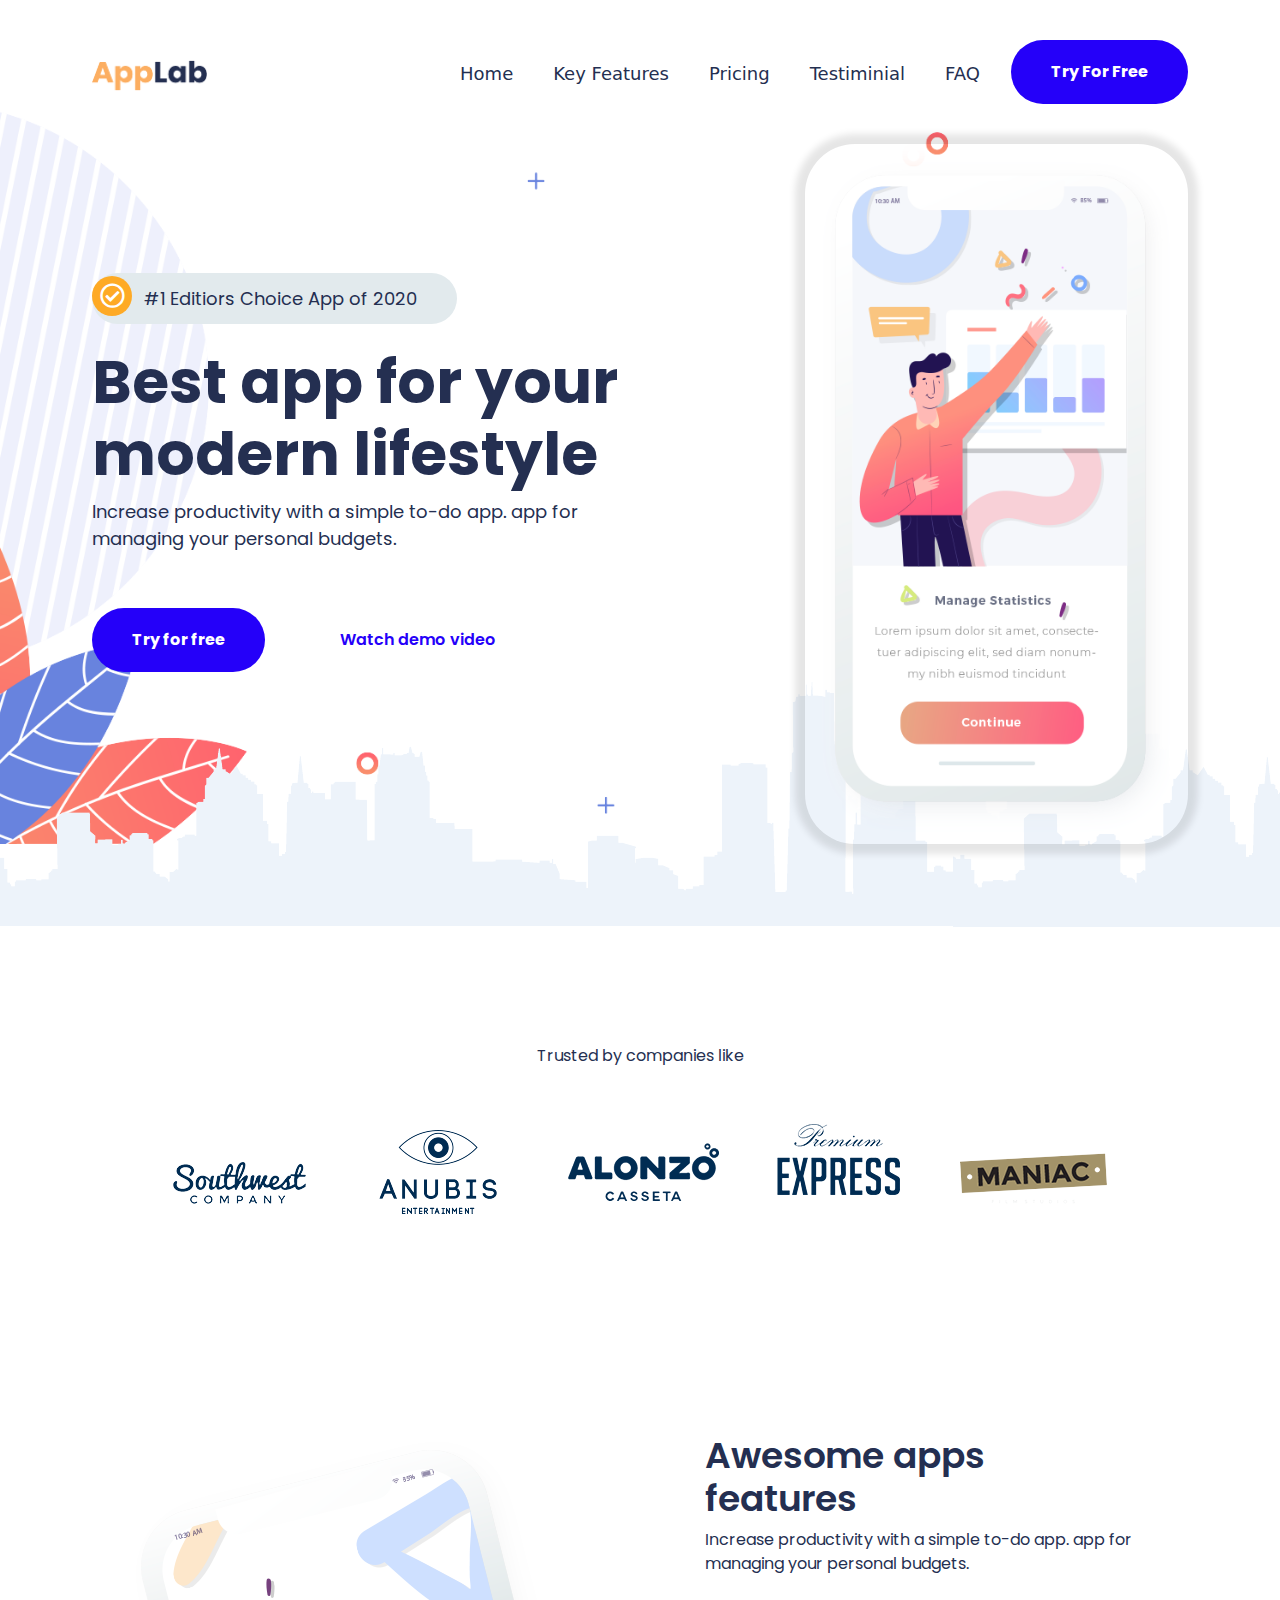
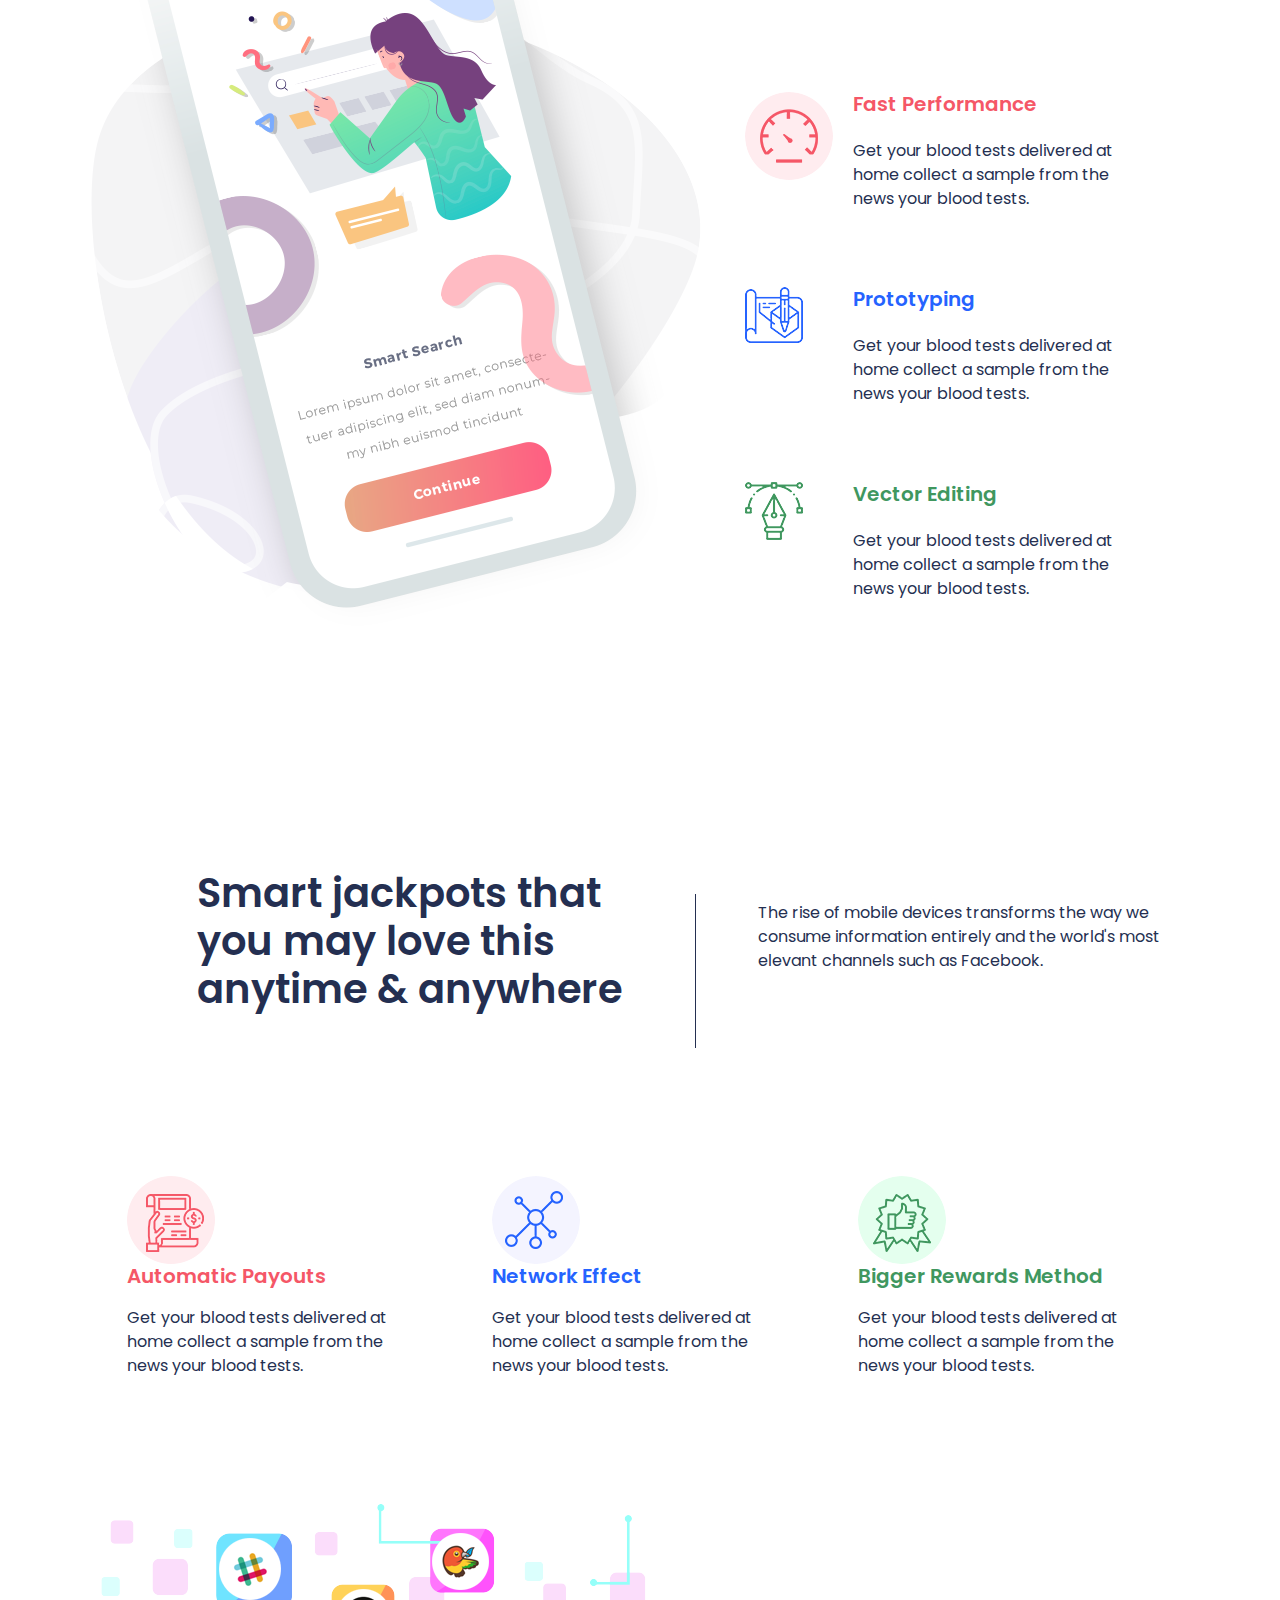
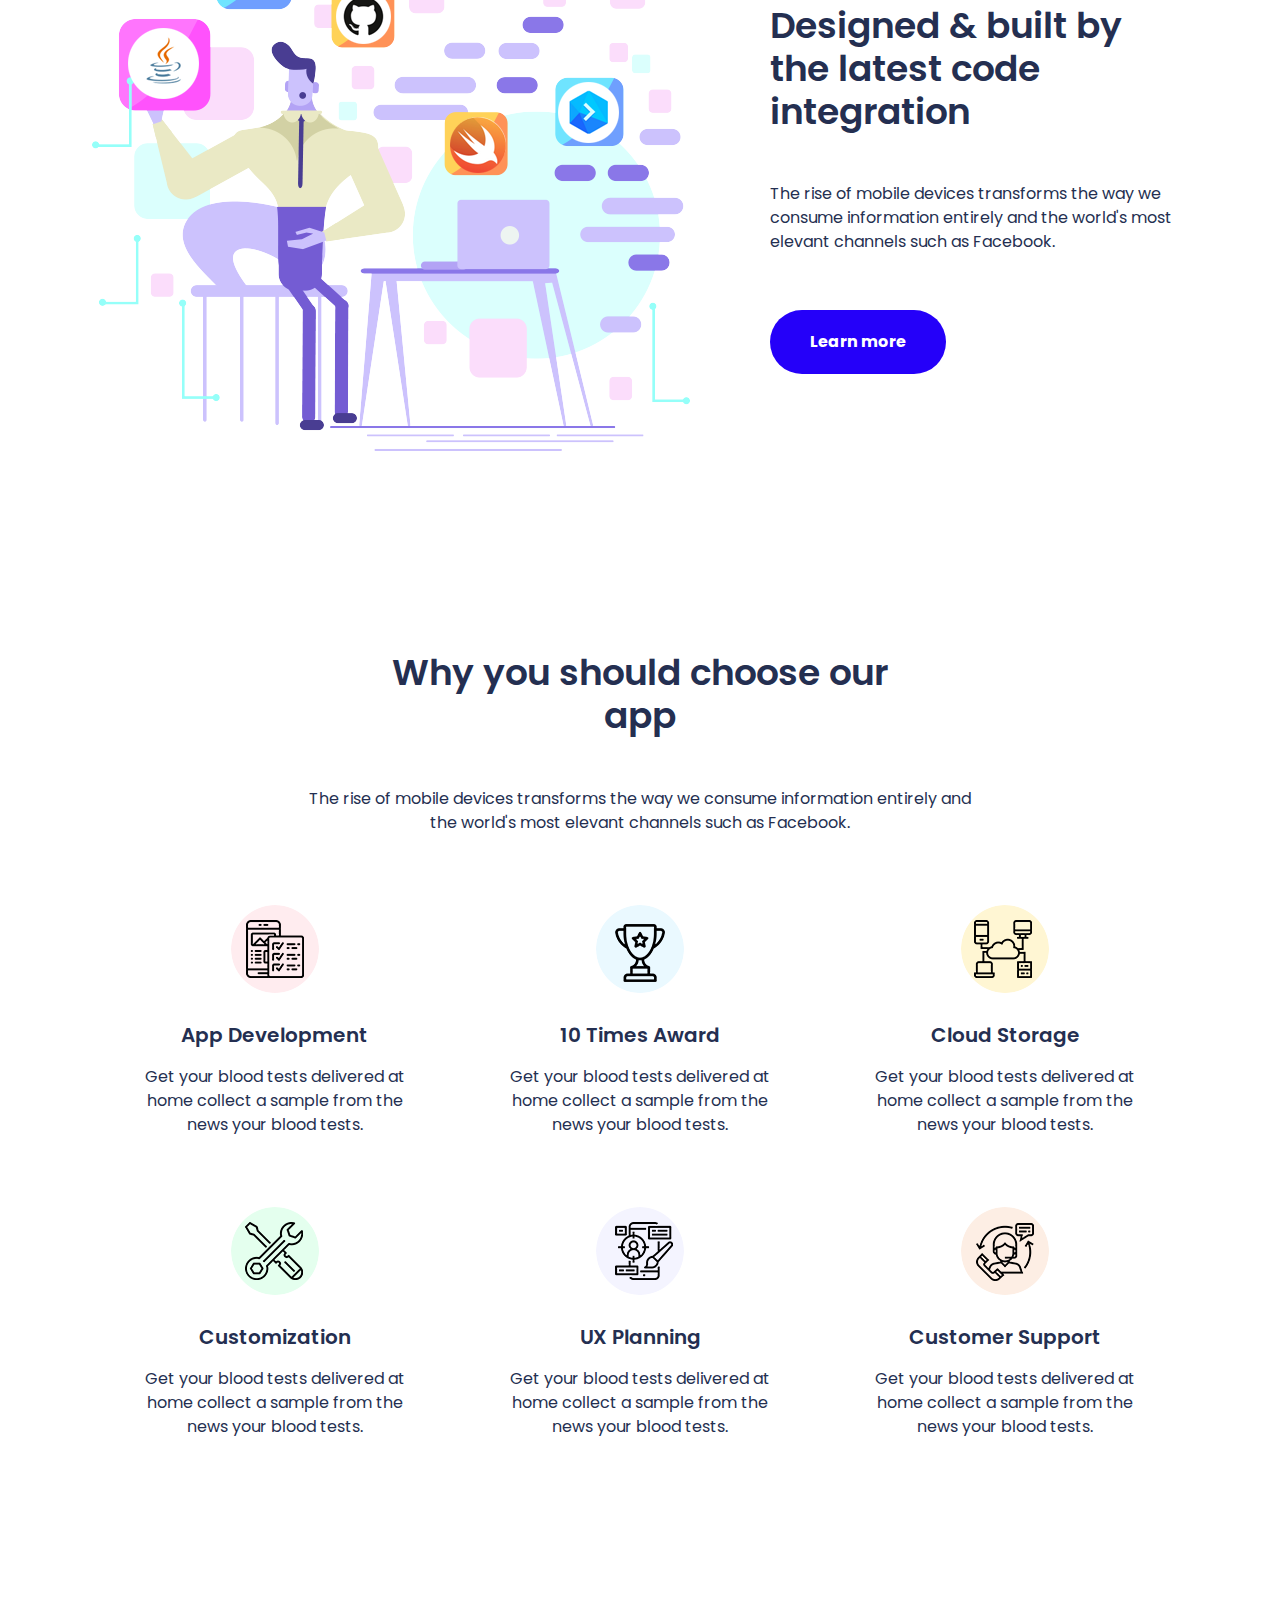
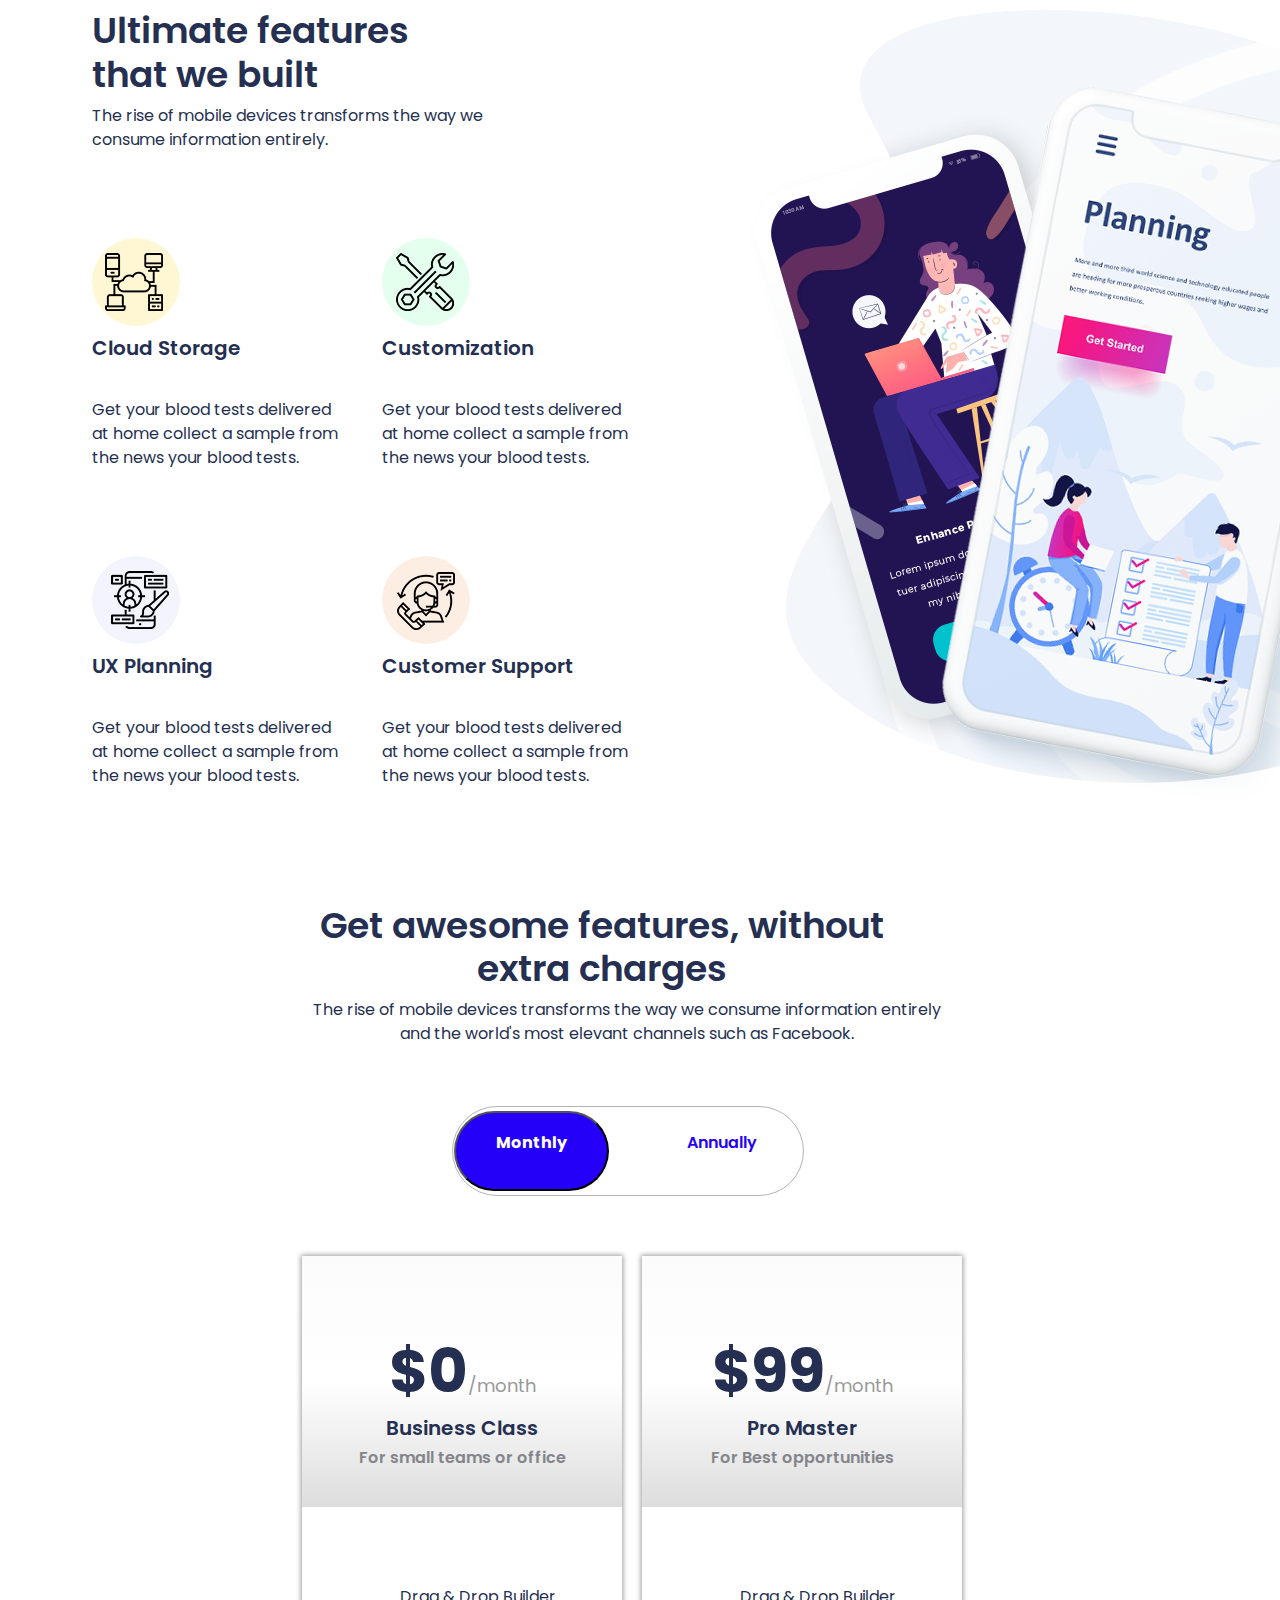
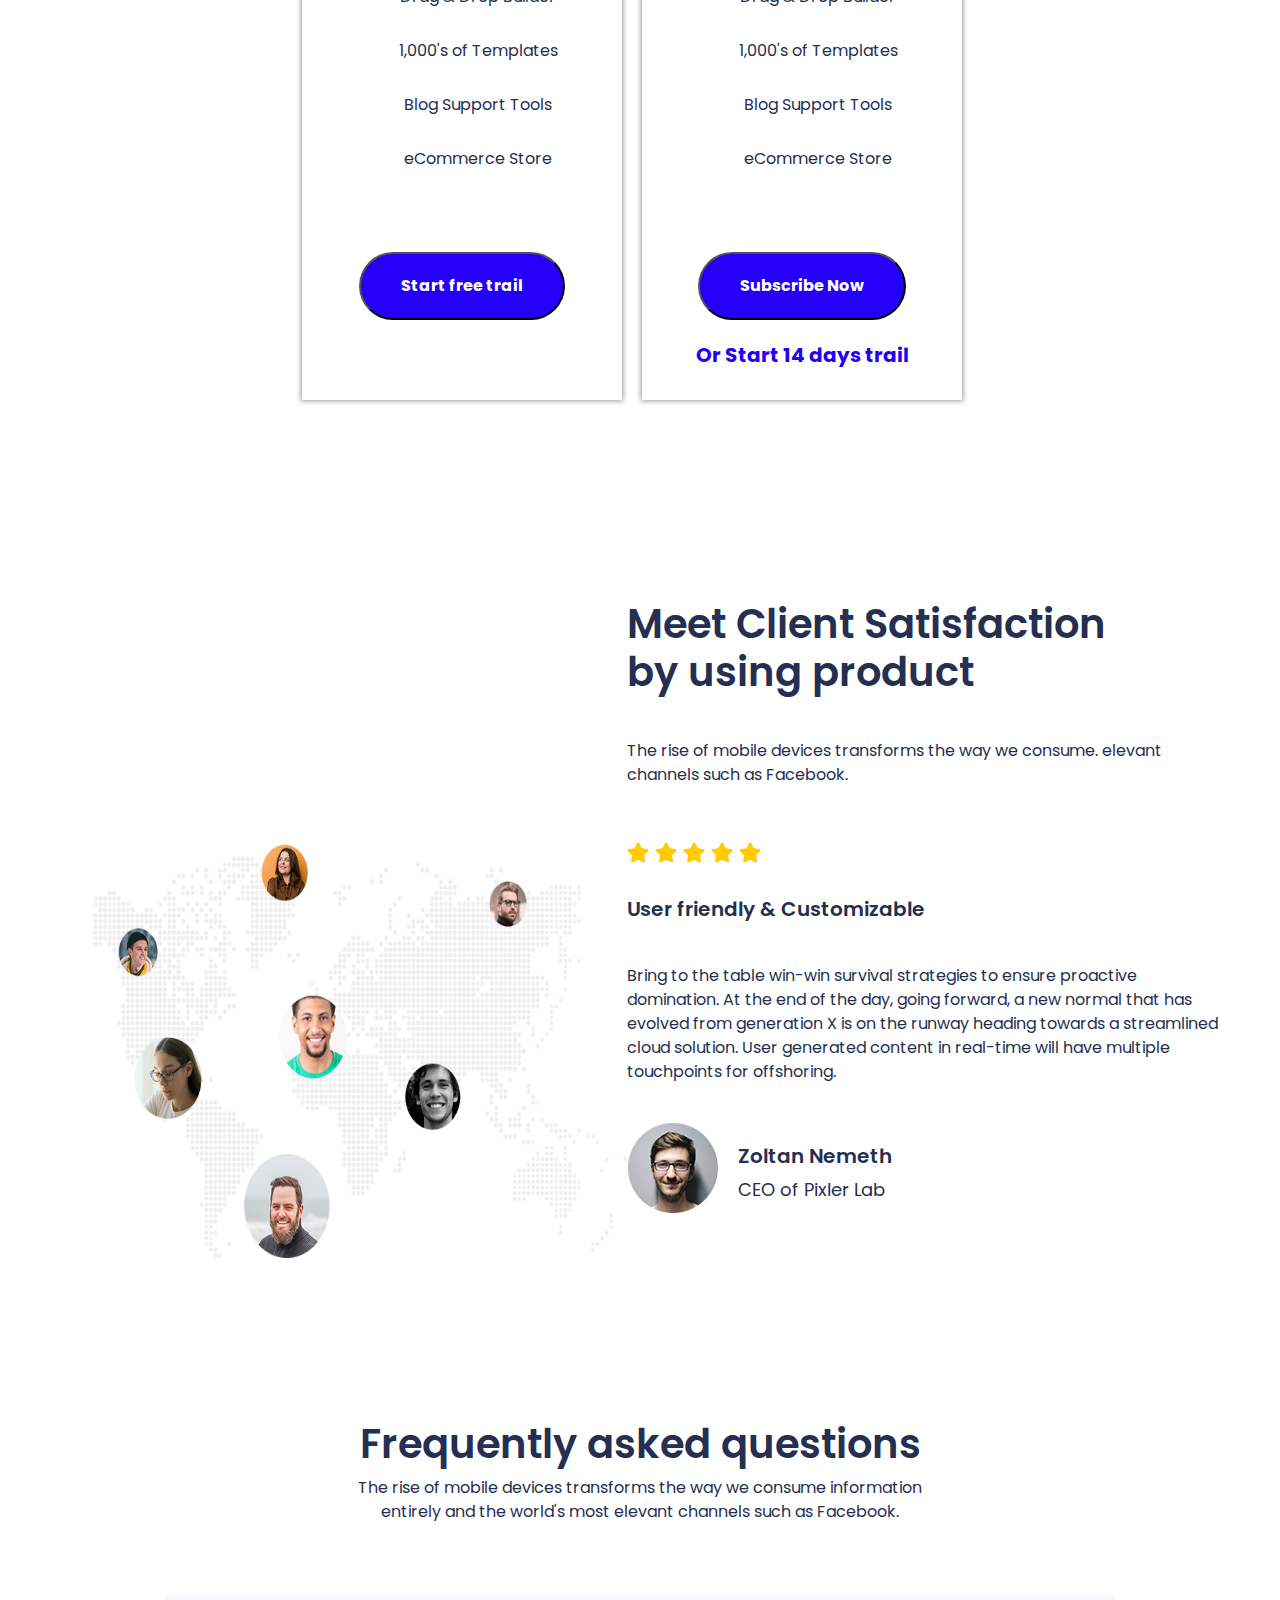
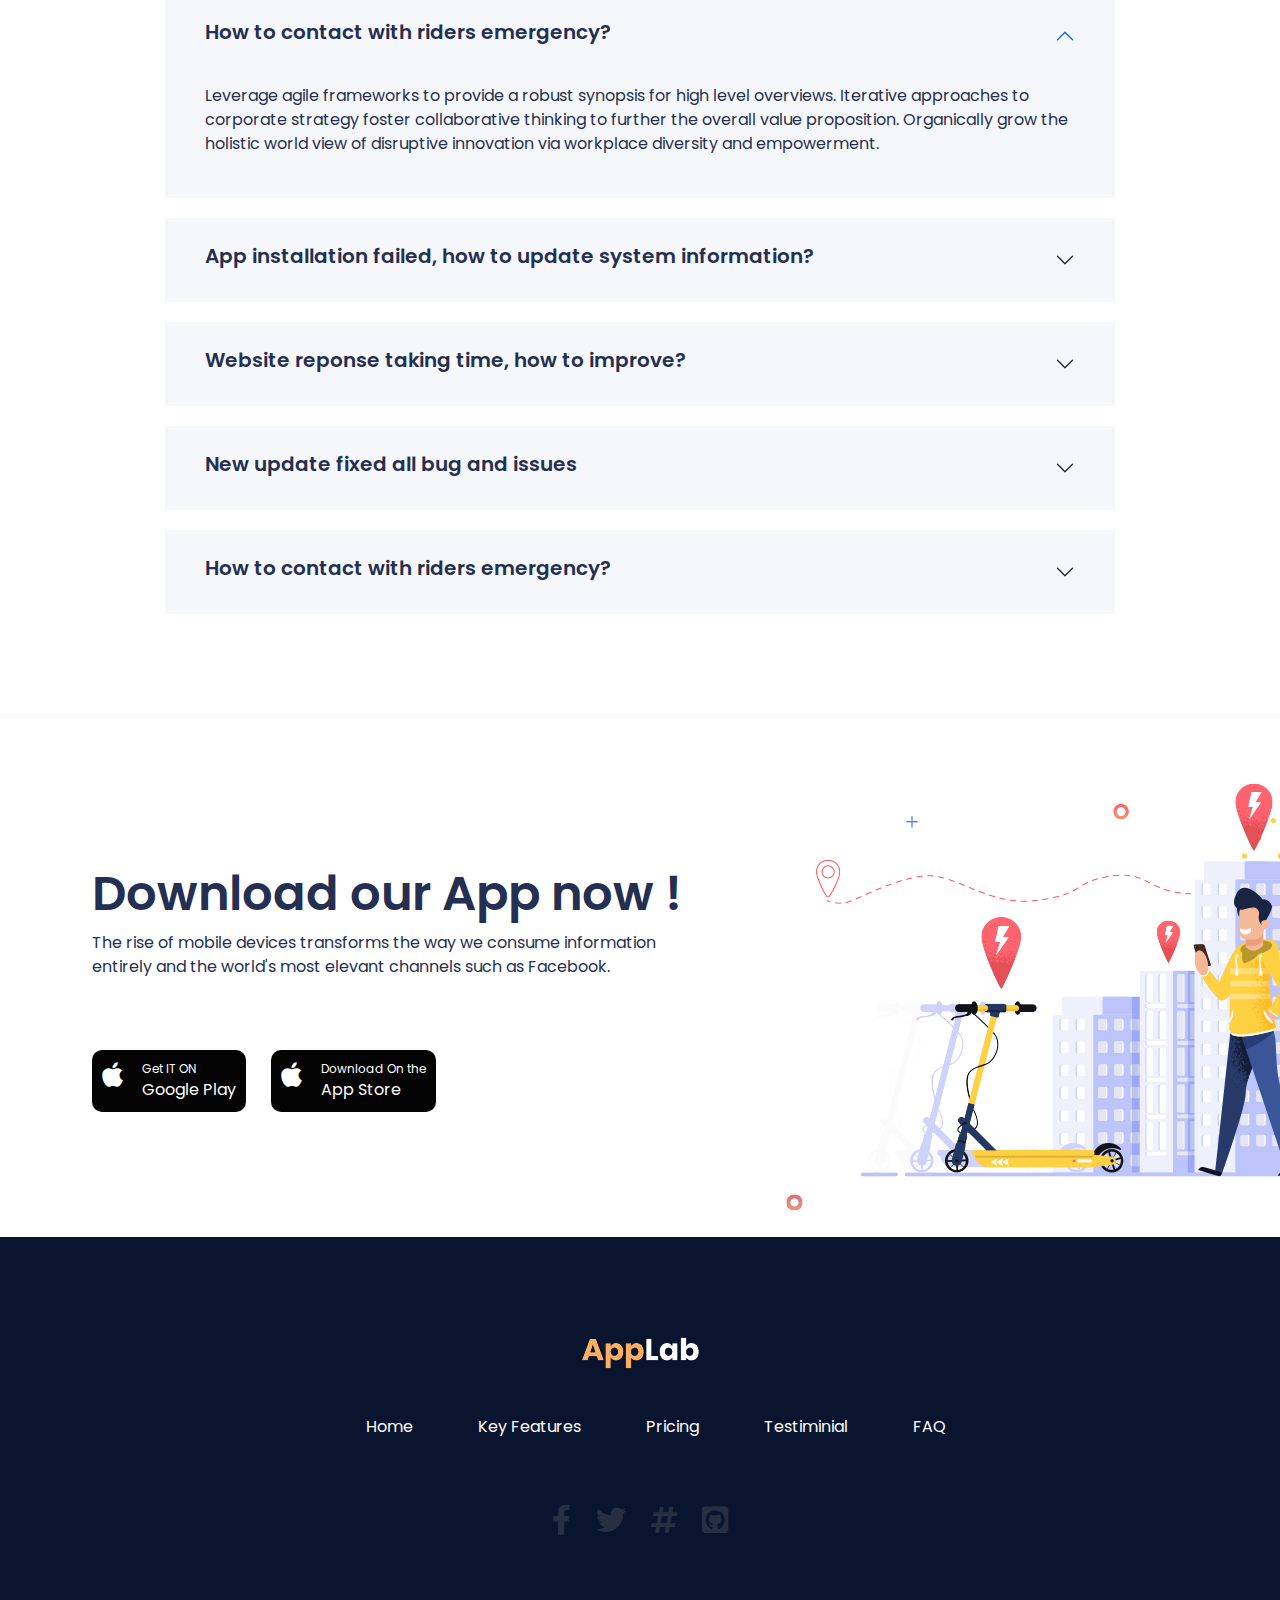
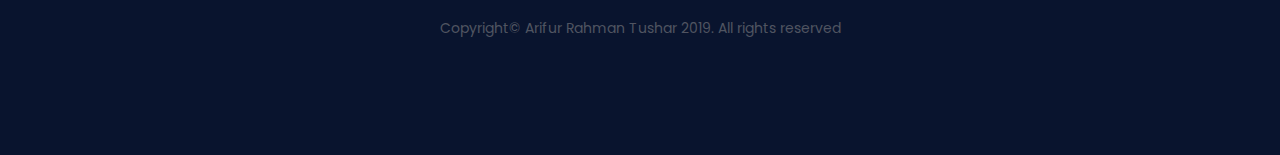
==== commit 5f2abcf7: "all file upload" ====
--- a/index.html
+++ b/index.html
@@ -1,676 +1,548 @@
 <!DOCTYPE html>
 <html lang="en">
 <head>
-    <meta charset="UTF-8">
-    <meta http-equiv="X-UA-Compatible" content="IE=edge">
-    <meta name="viewport" content="width=device-width, initial-scale=1.0">
-    <title>Arche/index</title>
-
-    <!-- ---gogle fonts link start -->
-    <link rel="preconnect" href="https://fonts.googleapis.com">
-    <link rel="preconnect" href="https://fonts.gstatic.com" crossorigin>
-    <link href="https://fonts.googleapis.com/css2?family=Lato:wght@100;300;400;700&display=swap" rel="stylesheet">
-
-    <link rel="preconnect" href="https://fonts.googleapis.com">
-    <link rel="preconnect" href="https://fonts.gstatic.com" crossorigin>
-    <link href="https://fonts.googleapis.com/css2?family=Montserrat+Alternates:wght@100;300;400;500;600;700&display=swap" rel="stylesheet">
-
-    <link rel="preconnect" href="https://fonts.googleapis.com">
-    <link rel="preconnect" href="https://fonts.gstatic.com" crossorigin>
-    <link href="https://fonts.googleapis.com/css2?family=Arimo:wght@400;500;600;700&display=swap" rel="stylesheet"> 
-     <!-- ---gogle fonts link end -->
-
-    <!-- -----------css links start--------------- -->
-
-    <link rel="stylesheet" href="css/all.min.css">
-    <link rel="stylesheet" href="css/bootstrap.min.css">
-    <link rel="stylesheet" href="css/slick.css">
-    <link rel="stylesheet" href="css/style.css">
-    <link rel="stylesheet" href="css/responsive.css">
-
-    <!-- -----------css links start--------------- -->
+  <meta charset="UTF-8">
+  <meta http-equiv="X-UA-Compatible" content="IE=edge">
+  <meta name="viewport" content="width=device-width, initial-scale=1.0">
+  <title>AppLab</title>
+  <link rel="shortcut icon" href="./images/iphone-x.png">
+
+  <link rel="preconnect" href="https://fonts.googleapis.com">
+  <link rel="preconnect" href="https://fonts.gstatic.com" crossorigin>
+  <link href="https://fonts.googleapis.com/css2?family=Poppins:ital,wght@0,200;0,300;0,400;0,500;0,600;0,700;0,800;1,100;1,300&display=swap" rel="stylesheet"> 
+
+  <link rel="stylesheet" href="./css/all.min.css">
+  <link rel="stylesheet" href="./css/bootstrap.min.css">
+  <link rel="stylesheet" href="./css/skeletabs.css">
+  <link rel="stylesheet" href="./css/slick.css">
+  <link rel="stylesheet" href="./css/main.css">
+
 </head>
 <body>
-    <!--===========================================
-                    header-part start
-    ===============================================-->
-
-    <header id="header_part">
-       <div class="container">
-        <div class="header_main">
-            <div class="header_left">
-                <p>Welcome to ARCHE</p>
-            </div>
-            <div class="header_right">
-                <p><i class="fas fa-phone-alt"></i><a href="callto: (+880) 1234 567 890  "> (+880) 1234 567 890  </a>   </p> 
-               <p><i class="fas fa-envelope"></i><a href="mailto:arche@gmail.com ">arche@gmail.com </a> </p>
-               <p><i class="fas fa-map-marker-alt"></i><a href="#">1234, Parkstreet Avenue, America</a></p>
-            </div>
-           </div>
-        </div>
-    </header>
-
-  <!--===========================================
-                    header-part end
-    ===============================================-->
-
-
-    <!--===========================================
-                    navbar-part start
-    ===============================================-->
-    <nav class="navbar navbar-expand-lg main_nav">
-      <div class="shape_img">
-        <img src="images/banner_sclae-shape.png" alt="sclae-shape">
-      </div>
-        <div class="container">
-          <a class="navbar-brand logo" href="index.html">
-              <img src="images/arche_logo.png" alt="arche_logo">
-          </a>
-          <button class="navbar-toggler" type="button" data-bs-toggle="collapse" data-bs-target="#navbarSupportedContent" aria-controls="navbarSupportedContent" aria-expanded="false" aria-label="Toggle navigation">
-            <span class="navbar-toggler-icon"> 
-              <i class="fas fa-bars"></i>
-            </span>
-          </button>
-          <div class="collapse navbar-collapse" id="navbarSupportedContent">
-            <ul class="navbar-nav m-auto mb-2 mt-5 mb-lg-0">
-              <li class="nav-item">
-                <a class="nav-link active" aria-current="page" href="index.html">Home </a>
-              </li>
-              <li class="nav-item">
-                <a class="nav-link" href="about.html">About us</a>
-              </li>
-              <li class="nav-item">
-                <a class="nav-link" href="service.html">Our Services</a>
-              </li>
-              <li class="nav-item">
-                <a class="nav-link" href="project.html">Recent Projects</a>
-              </li>
-              <li class="nav-item">
-                <a class="nav-link" href="contact.html">Contact</a>
-              </li>                                    
-            </ul>
-            <div class="searchbar">
-                <div class="search"><p>search<i class="fa fa-search" ></i></p></div>
-                 <div class="togglesearch">
-                    <input class="form-control me-2" type="search" placeholder="Search" aria-label="Search">
-                </div>
-            </div>
-          </div>
+  <!-- ----------nav-part start------------- -->
+
+  <div class="nav-part">
+    <div class="container">
+      <nav>
+        <div class="logo">
+          <img src="images/app-logo.png" alt="app-logo">
+        </div>
+        <ul>
+          <li><a href="#">  Home  </a></li>
+          <li><a href="#"> Key Features </a></li>
+          <li><a href="#"> Pricing </a></li>
+          <li><a href="#">Testiminial </a></li>
+          <li><a href="#">FAQ</a></li>
+        </ul>
+        <div class="nav-button">
+            <a href="#">Try For Free</a>
         </div>
       </nav>
-     <!--===========================================
-                    navbar-part end
-    ===============================================-->
-
-     <!--===========================================
-                    banneer-part start
-    ===============================================-->
-<div id="banner_part">
-  <div id="carouselExampleCaptions" class="carousel slide" data-bs-ride="carousel">
-    <div class="carousel-indicators">
-      <button type="button" data-bs-target="#carouselExampleCaptions" data-bs-slide-to="0" class="button_big active" aria-current="true" aria-label="Slide 1">
-       <div class="img-part">
-        <div class="img">
-          <img src="images/banner-button_img1.png" alt="banner-button_img1">
-        </div>
-        <div class="text">
-          <span class="number">01</span>
-          <h5 clss="area">White Area House</h5>
-          <span clss="adress">Newyork, America</span>
-        </div>
-       </div>
-      </button>
-      <button type="button" data-bs-target="#carouselExampleCaptions" data-bs-slide-to="1" class="button_big" aria-label="Slide 2">
-        <div class="img-part">
-          <div class="img">
-            <img src="images/banner-button_img2.png" alt="banner-button_img1">
-          </div>
-          <div class="text">
-            <span class="number">02</span>
-            <h5 clss="area">White Area House</h5>
-            <span clss="adress">Newyork, America</span>
-          </div>
-         </div>
-      </button>
-      <button type="button" data-bs-target="#carouselExampleCaptions" data-bs-slide-to="2" class="button_big" aria-label="Slide 3">
-        <div class="img-part">
-          <div class="img">
-            <img src="images/banner-button_img3.png" alt="banner-button_img1">
-          </div>
-          <div class="text">
-            <span class="number">03</span>
-            <h5 clss="area">White Area House</h5>
-            <span clss="adress">Newyork, America</span>
-          </div>
-         </div>
-      </button>
-    </div>
-    <!-- --------banner main text--------- -->
-    <div class="carousel-inner">
-      <div class="carousel-item active">
-        <img src="images/banner1.png" class="d-block w-100" alt="banner_img">
-        <div class="img_overlay">
-        <div class="carousel-caption  d-md-block">
-            <p>Architecture & Interior</p>
-            <h2>Modern & Unique</h2>
-             <h1> Buildings Ever</h1>
-             <div class="button">
-              <a href="#">See Projects<i class="fas fa-long-arrow-alt-right"></i></a>
-             </div>
-        </div>
-        </div>
-      </div>
-      <div class="carousel-item">
-        <img src="images/banner1.png" class="d-block w-100" alt="banner_img">
-        <div class="img_overlay">
-        <div class="carousel-caption d-md-block">
-          <p>Architecture & Interior</p>
-          <h2>Modern & Unique</h2>
-           <h1> Buildings Ever</h1>
-           <div class="button">
-            <a href="#">See Projects<i class="fas fa-long-arrow-alt-right"></i></a>
-           </div>
-        </div>
-      </div>
-      </div>
-      <div class="carousel-item">
-        <img src="images/banner1.png" class="d-block w-100" alt="banner_img">
-        <div class="img_overlay">
-        <div class="carousel-caption d-md-block">
-          <p>Architecture & Interior</p>
-          <h2>Modern & Unique</h2>
-           <h1> Buildings Ever</h1>
-           <div class="button">
-            <a href="#">See Projects<i class="fas fa-long-arrow-alt-right"></i></a>
-           </div>
-        </div>
-        </div>
-      </div>
-    </div>
-    <button class="carousel-control-prev banner-icon" type="button" data-bs-target="#carouselExampleCaptions" data-bs-slide="prev">
-      <span class="carousel-control-prev-icon" aria-hidden="true"></span>
-      <span class="visually-hidden">Previous</span>
-    </button>
-    <button class="carousel-control-next banner-icon" type="button" data-bs-target="#carouselExampleCaptions" data-bs-slide="next">
-      <span class="carousel-control-next-icon" aria-hidden="true"></span>
-      <span class="visually-hidden">Next</span>
-    </button>
+    </div>
+  </div>
+                             
+  <!-- ----------mnav-part end------------- -->
+
+  <!-- ----------banner-part start------------- -->
+
+<div class="banner-part">
+  <div class="container">
+    <div class="banner-main">
+      <div class="text-part">
+        <span class="editor"><i class="far fa-check-circle"></i>#1 Editiors Choice App of 2020</span>
+        <h1>Best app for your
+          modern lifestyle</h1>
+          <p>Increase productivity with a simple to-do app. app for
+            managing your personal budgets.</p>
+            <div class="banner-button">
+              <a href="#" class="active">Try for free</a>
+              <a href="#" class="deactive">Watch demo video</a>
+            </div>
+      </div>
+      <div class="img-part">
+        <img src="images/banner-mobile.png" alt="banner-img">
+      </div>
+    </div>
+  </div>
+  <div class="banner-bottom-img">
+    <img src="images/banner-bottom.png" alt="">
   </div>
 </div>
-     <!--===========================================
-                    banneer-part end
-    ===============================================-->
-
-     <!--===========================================
-                    about-part start
-    ===============================================-->
-  <section id="about_part">
+
+  <!-- ----------banner-part end------------- -->
+
+  <!-- -----------company-part start------------- -->
+
+  <div class="company-part">
     <div class="container">
-      <div class="row">
-        <div class="col-lg-3"> 
-          <div class="img">
-            <img src="images/home_about_img.png" alt="about_img">
-          </div>
-        </div>
-        <div class="col-lg-6">  
-          <div class="text_middle">
-            <h6>About Arche </h6>
-            <h4>Know More About Arche An Architectural Web Site Template</h4>
-            <p>Lorem ipsum dolor sit amet, consectetur adipisicing elit, sed do por incididunt ut labore et dolore magna aliqua. Ut enim ad minim iam, qstrud exercitation ullamco laboris nisi ut aliquip ex ea commodo consequat. Duis aute irure dolor in reprehenderit in voluptate 
-              velit esse cillum dolore eu fugiat nulla pariatur. Lorem ipsum dolor sit amet, consectetur adipisicing elit.</p>
-              <div class="button">
-                <a href="#">know more</a>
-              </div>
-          </div>
-        </div>
-        <div class="col-lg-3"> 
-          <div class="counter-up">
-            <div class="count-item">
-              <span class="counter">18 </span><span>years</span>
-              <p>Experiences</p>
-            </div>
-            <div class="count-item">
-              <span class="counter">250 </span> <span>total</span> 
-              <p>Projects Done</p>
-            </div>
-            <div class="count-item">
-              <span class="counter">99 </span> <span class="percent">%</span>  <span>Almost</span>
-              <p>Satistfied Client</p>
-            </div>
-          </div>
-        </div>
-      </div>
-    </div>
-  </section>
-     <!--===========================================
-                    about-part end
-    ===============================================-->
-
-     <!--===========================================
-                    service-part start
-    ===============================================-->
-  <section id="service_part">
-    <div class="overlay">
+      <div class="title">
+        <p>Trusted by companies like</p>
+      </div>
+      <img src="images/company.png" alt="company logo">
+    </div>
+  </div>
+  <!-- -----------company-part end------------- -->
+
+  <!-- -----------application-part start------------- -->
+<div class="app-features-part">
+  <div class="container">
+    <div class="app-main">
+      <div class="img">
+        <img src="images/app-img.png" alt="app-img">
+      </div>
+      <div class="text-part">
+        <div class="app-title">
+          <h1>Awesome apps features</h1>
+        <p>Increase productivity with a simple to-do app. app for  managing your personal budgets.</p>
+        </div>
+        <div class="app-details">
+          <div class="item">
+            <div class="icon">
+              <img src="images/icon1.png" alt="">
+            </div>
+            <div class="item-text">
+              <h3 class="title-red title-head">Fast Performance</h3>
+              <p>Get your blood tests delivered at
+                home collect a sample from the
+                news your blood tests.</p>
+            </div>
+          </div>
+          <div class="item">
+            <div class="icon">
+              <img src="images/icon2.png" alt="">
+            </div>
+            <div class="item-text">
+              <h3 class="title-blue title-head">Prototyping</h3>
+              <p>Get your blood tests delivered at
+                home collect a sample from the
+                news your blood tests.</p>
+            </div>
+          </div>
+          <div class="item">
+            <div class="icon">
+              <img src="images/icon3.png" alt="">
+            </div>
+            <div class="item-text">
+              <h3 class="title-green title-head">Vector Editing</h3>
+              <p>Get your blood tests delivered at
+                home collect a sample from the
+                news your blood tests.</p>
+            </div>
+          </div>
+        </div>
+      </div>
+    </div>
+    <div class="app-bottom">
+      <div class="left-part">
+        <h1>
+          Smart jackpots that you may love this anytime & anywhere
+        </h1>
+      </div>
+      <div class="right-part">
+        <p>The rise of mobile devices transforms the way we consume information entirely and the world's most elevant channels such as Facebook.</p>
+      </div>
+    </div>
+    <div class="rewards-part">
+      <div class="item">
+        <img src="images/badge-img1.png" alt="badge-img">
+        <h3 class="title-red title-head">Automatic Payouts</h3>
+        <p>Get your blood tests delivered at  home collect a sample from the news your blood tests.</p>
+      </div>
+      <div class="item">
+        <img src="images/badge-img2.png" alt="badge-img">
+        <h3 class="title-blue title-head">Network Effect</h3>
+        <p>Get your blood tests delivered at  home collect a sample from the news your blood tests.</p>
+      </div>
+      <div class="item">
+        <img src="images/badge-img3.png" alt="badge-img">
+        <h3 class="title-green title-head">Bigger Rewards Method</h3>
+        <p>Get your blood tests delivered at  home collect a sample from the news your blood tests.</p>
+      </div>
+    </div>
+  </div>
+</div>
+
+  <!-- -----------application-part end------------- -->
+
+  <!-- -----------intrgetion-part start------------- -->
+
+<div class="design-part">
+  <div class="container">
+    <div class="design-main">
+      <div class="img">
+        <img src="images/intregeted.png" alt="design-img">
+      </div>
+      <div class="text">
+        <h1>Designed & built by  the latest code   integration</h1>
+        <p>The rise of mobile devices transforms the way we
+          consume information entirely and the world's most
+          elevant channels such as Facebook.</p>
+          <a href="#">Learn more</a>
+      </div>
+    </div>
+  </div>
+</div>
+  <!-- -----------intrgetion-part end------------- -->
+
+
+  <!-- -----------serice-part start------------- -->
+
+<div class="service-part">
+  <div class="container">
+    <div class="title">
+      <h1>Why you should choose our app</h1>
+      <p>The rise of mobile devices transforms the way we consume information entirely and the world's most elevant channels such as Facebook.</p>
+    </div>
+    <div class="service-main">
+      <div class="item">
+        <img src="images/service-img1.png" alt="service-img">
+        <h3>App Development</h3>
+        <p>Get your blood tests delivered at home collect a sample from the  news your blood tests.</p>
+      </div>
+      <div class="item">
+        <img src="images/service-img2.png" alt="service-img">
+        <h3>10 Times Award</h3>
+        <p>Get your blood tests delivered at home collect a sample from the  news your blood tests.</p>
+      </div>
+      <div class="item">
+        <img src="images/service-img3.png" alt="service-img">
+        <h3>Cloud Storage</h3>
+        <p>Get your blood tests delivered at home collect a sample from the  news your blood tests.</p>
+      </div>
+      <div class="item">
+        <img src="images/service-img4.png" alt="service-img">
+        <h3>Customization</h3>
+        <p>Get your blood tests delivered at home collect a sample from the  news your blood tests.</p>
+      </div>
+      <div class="item">
+        <img src="images/service-img5.png" alt="service-img">
+        <h3>UX Planning</h3>
+        <p>Get your blood tests delivered at home collect a sample from the  news your blood tests.</p>
+      </div>
+      <div class="item">
+        <img src="images/service-img6.png" alt="service-img">
+        <h3>Customer Support</h3>
+        <p>Get your blood tests delivered at home collect a sample from the  news your blood tests.</p>
+      </div>
+    </div>
+  </div>
+</div>
+  <!-- -----------serice-part end------------- -->
+
+
+  <!-- -----------ultimate features-part start------------- -->
+
+<div class="ultimate-feature">
+  <div class="container">
+    <div class="ultimate-main">
+      <div class="text-part">
+        <div class="title">
+          <h1>Ultimate features  that we built</h1>
+          <p>The rise of mobile devices transforms the way we consume information entirely.</p>
+        </div>
+        <div class="text-main">
+          <div class="item">
+            <img src="images/service-img3.png" alt="service-img">
+            <h3>Cloud Storage</h3>
+            <p>Get your blood tests delivered at home collect a sample from the  news your blood tests.</p>
+          </div>
+          <div class="item">
+            <img src="images/service-img4.png" alt="service-img">
+            <h3>Customization</h3>
+            <p>Get your blood tests delivered at home collect a sample from the  news your blood tests.</p>
+          </div>
+          <div class="item">
+            <img src="images/service-img5.png" alt="service-img">
+            <h3>UX Planning</h3>
+            <p>Get your blood tests delivered at home collect a sample from the  news your blood tests.</p>
+          </div>
+          <div class="item">
+            <img src="images/service-img6.png" alt="service-img">
+            <h3>Customer Support</h3>
+            <p>Get your blood tests delivered at home collect a sample from the  news your blood tests.</p>
+          </div>
+        </div>
+      </div>
+      <div class="img-part">
+        <img src="images/two-phone.png" alt="phone img">
+      </div>
+    </div>
+  </div>
+</div>
+
+  <!-- -----------ultimate features-part end------------- -->
+
+  <!-- -----------price-part start------------- -->
+
+  <div class="price_part">
       <div class="container">
         <div class="title">
-          <h6>Our Services</h6>
-          <h3>Know About Our Services Which We’re Provided From  The Year Since 2000 </h3>
-        </div>
-        <div class="slider-part">
-          <div class="service-slider">
-            <div class="slider-item">
-              <div class="img">
-                <img src="images/service-img1.png" alt="service-img">
-                <div class="servie-inner-text">
-                  <h6>Architecture</h6>
-                  <p>Whole building structure we made or shape it as livelihood</p>
-                  <a href="#">Know More<i class="fas fa-plus"></i></a>
-                </div>
-              </div> 
-            </div>
-            
-            <div class="slider-item">
-              <div class="img">
-                <img src="images/service-img2.png" alt="service-img">
-                <div class="servie-inner-text">
-                  <h6>Architecture</h6>
-                  <p>Whole building structure we made or shape it as livelihood</p>
-                  <a href="#">Know More<i class="fas fa-plus"></i></a>
-                </div>
-              </div> 
-            </div>
-
-            <div class="slider-item">
-              <div class="img">
-                <img src="images/service-img1.png" alt="service-img">
-                <div class="servie-inner-text">
-                  <h6>Architecture</h6>
-                  <p>Whole building structure we made or shape it as livelihood</p>
-                  <a href="#">Know More<i class="fas fa-plus"></i></a>
-                </div>
-              </div> 
-            </div>
-          </div>/
-        </div>
-      </div>
-    </div>
-  </section>
-     <!--===========================================
-                    service-part end
-    ===============================================-->
-
-     <!--===========================================
-                    project-part start
-    ===============================================-->
-    <section id="project_part">
-      <div class="container">
-        <div class="title diff-color">
-          <h6>Our project</h6>
-          <h3>The Facilities Which We Provide Professionally Are Given Below, Have A Look</h3>
-        </div>
-        <div class="project_img_details">
-          <ul>
-            <li class="pro_item">
-              <div class="img">
-                <img src="images/project-img1.png" alt="project-img">
-                <div class="pro_overlay">
-                  <a href="#">full project<i class="fas fa-external-link-alt"></i></a>
-                </div>
-              </div>
-              <div class="text">
-                <p>Category: Architecture</p>
-                <h3>White House America</h3>
-              </div>
-            </li>
-            <li class="pro_item">
-              <div class="text">
-                <p>Category: Architecture</p>
-                <h3>Square Box House</h3>
-              </div>
-              <div class="img active">
-                <img src="images/project-img2.png" alt="project-img">
-                <div class="pro_overlay"><a href="#">full project<i class="fas fa-external-link-alt"></i></a></div>
-              </div>
-            </li>
-            <li class="pro_item">
-             <div class="img">
-              <img src="images/project-img3.png" alt="project-img">
-              <div class="pro_overlay"><a href="#">full project<i class="fas fa-external-link-alt"></i></a></div>
-             </div>
-              <div class="text">
-                <p>Category: Architecture</p>
-                <h3>White House America</h3>
-              </div>
-            </li>
-            <li class="pro_item">                
-              <div class="text">
-                <p>Category: Architecture</p>
-                <h3>Colony House America</h3>
-              </div>
-              <div class="img">
-                <img src="images/project-img4.png" alt="project-img">
-                <div class="pro_overlay"><a href="#">full project<i class="fas fa-external-link-alt"></i></a></div>
-              </div>
-            </li>
-          </ul>
-        </div>
-        <div class="pro_button">
-          <a href="project.html">View All Project  +</a>
-        </div>
-      </div>
-    </section>
-    <!--===========================================
-                    project-part end
-    ===============================================-->
-
-      <!--===========================================
-                    testimonial-part start
-    ===============================================-->
-    <section id="testimonial_Part">
-      <div class="container">
-        <div class="title diff-color">
-          <h6>Testimonial</h6>
-          <h3>Our Clients Feedbacks Which They Were Give Us For Our Great & Professional Work</h3>
-        </div>
-        <div class="testimonial-slider">
-          <div class="testi_item">
-            <div class="text-top">
-              <p>Lorem ipsum dolor sit amet, consecteturdipisicing elit, sed 
-                dor incididunt ut labore et dolore magna aliqua. Ut enim ad minim
-                 veniam, quis nostrud exercitation ullapmco laboris.</p>
-                 <div class="img">
-                   <div class="sig">
-                     <img class="sigf" src="images/sig.png" alt="sig">
-                   </div>
-                   <img src="images/testi-img1.png" alt="testi-img">
-                 </div>
-            </div>
-            <div class="designation">
-              <h5>Morgulas Reyan</h5>
-              <span>Satisfied Client</span>
-              <div class="rating">
-                <i class="fas fa-star"></i>
-                <i class="fas fa-star"></i>
-                <i class="fas fa-star"></i>
-                <i class="fas fa-star"></i>
-                <i class="fas fa-star"></i>
-              </div>
-              </div>
-          </div>
-          <div class="testi_item">
-            <div class="text-top">
-              <p>Lorem ipsum dolor sit amet, consecteturdipisicing elit, sed 
-                dor incididunt ut labore et dolore magna aliqua. Ut enim ad minim
-                 veniam, quis nostrud exercitation ullapmco laboris.</p>
-                 <div class="img">
-                   <div class="sig">
-                     <img class="sigf" src="images/sig.png" alt="sig">
-                   </div>
-                   <img src="images/testi-img2.png" alt="testi-img">
-                 </div>
-            </div>
-            <div class="designation">
-              <h5>Morgulas Reyan</h5>
-              <span>Satisfied Client</span>
-              <div class="rating">
-                <i class="fas fa-star"></i>
-                <i class="fas fa-star"></i>
-                <i class="fas fa-star"></i>
-                <i class="fas fa-star"></i>
-                <i class="fas fa-star"></i>
-              </div>
-              </div>
-          </div>
-          <div class="testi_item">
-            <div class="text-top">
-              <p>Lorem ipsum dolor sit amet, consecteturdipisicing elit, sed 
-                dor incididunt ut labore et dolore magna aliqua. Ut enim ad minim
-                 veniam, quis nostrud exercitation ullapmco laboris.</p>
-                 <div class="img">
-                   <div class="sig">
-                     <img class="sigf" src="images/sig.png" alt="sig">
-                   </div>
-                   <img src="images/testi-img1.png" alt="testi-img">
-                 </div>
-            </div>
-            <div class="designation">
-              <h5>Morgulas Reyan</h5>
-              <span>Satisfied Client</span>
-              <div class="rating">
-                <i class="fas fa-star"></i>
-                <i class="fas fa-star"></i>
-                <i class="fas fa-star"></i>
-                <i class="fas fa-star"></i>
-                <i class="fas fa-star"></i>
-              </div>
-              </div>
-          </div>
-        </div>
-      </div>
-    </section>
-     <!--===========================================
-                    testimonial-part end
-    ===============================================-->
-
-    <!--===========================================
-                    expert-part start
-    ===============================================-->
-  <section id="expert_part">
-    <div class="expert_part_overlay">
-    <div id="project_part">
-    <div class="container">
-      <div class="title diff-color">
-        <h6>Our Experts</h6>
-        <h3>The Expert Team Members Who Are Making These Amazing & Creative Sculpture</h3>
-      </div>
-      <div class="project_img_details">
-        <ul>
-          <li class="pro_item">
-            <div class="img">
-              <img src="images/expert-img1.png" alt="expert-img">
-              <div class="pro_overlay">
-                <a href="#">full project<i class="fas fa-external-link-alt"></i></a>
-              </div>
-            </div>
-            <div class="text">
-              <h5>Marya D’cruz</h5>
-              <p>Architect</p>
-            </div>
+          <h1>Get awesome features, without   extra charges</h1>
+          <p>The rise of mobile devices transforms the way we consume information entirely and the world's most elevant channels such as Facebook.</p>
+        </div>
+        <ul class="skltbs-tab-group">
+          <!-- tabItem -->
+          <li class="skltbs-tab-item">
+            <!-- tab -->
+            <button class="skltbs-tab">
+              <p>Monthly</p>
+            </button>
           </li>
-          <li class="pro_item">
-            <div class="text">
-              <h5>Ramppi Frandge</h5>
-              <p>Interior Designer</p>
-            </div>
-            <div class="img active">
-              <img src="images/expert-img2.png" alt="expert-img">
-              <div class="pro_overlay"><a href="#">full project<i class="fas fa-external-link-alt"></i></a></div>
-            </div>
-          </li>
-          <li class="pro_item">
-          <div class="img">
-            <img src="images/expert-img3.png" alt="expert-img">
-            <div class="pro_overlay"><a href="#">full project<i class="fas fa-external-link-alt"></i></a></div>
-          </div>
-            <div class="text">
-              <h5>Lora Ramppage</h5>
-            <p>Exterior Designer</p>
-            </div>
-          </li>
-          <li class="pro_item">                
-            <div class="text">
-              <h5>Josefin Arch</h5>
-              <p>Architect</p>
-            </div>
-            <div class="img">
-              <img src="images/expert-img4.png" alt="expert-img">
-              <div class="pro_overlay"><a href="#">full project<i class="fas fa-external-link-alt"></i></a></div>
-            </div>
+          <li class="skltbs-tab-item">
+            <button class="skltbs-tab deactive">
+              <p>Annually</p>
+            </button>
           </li>
         </ul>
-      </div>
-      <div class="pro_button">
-        <a href="team.html">View All Experts +</a>
-      </div>
-    </div>
-    </div>
-  </div>
-  </section>
-    <!--===========================================
-                    expert-part end
-    ===============================================-->
-
-    <!--===========================================
-                    latest-part/blog start
-    ===============================================-->
-    <section id="latest_Part">
-      <div class="container">
-        <div class="title diff-color">
-          <h6>Latest Blogs</h6>
-          <h3>Our Recent News Are Always Seen Here for You, So You Can Read from Here.</h3>
-        </div>
-      <div class="latest_item_Part">
-        <div class="latest_item">
-          <div class="item">
-            <img src="images/latest_img1.png" alt="">
-            <div class="latest_text">
-              <div class="admin_text">
-                <p class="admin">Posted by: Admin </p>
-                <p class="date"> 26 Oct 2018</p>
-              </div>
-              <h3>Great interior always will be simple and attractive</h3>
-              <div class="button">
-                <a href="#">Read More  +</a>
-              </div>
-            </div>
-          </div>
-        </div>
-        <div class="latest_item">
-          <div class="item">
-            <img src="images/latest_img1.png" alt="">
-            <div class="latest_text">
-              <div class="admin_text">
-                <p class="admin">Posted by: Admin </p>
-                <p class="date"> 26 Oct 2018</p>
-              </div>
-              <h3>Great architecture always be simple and attractive</h3>
-              <div class="button">
-                <a href="#">Read More  +</a>
-              </div>
-            </div>
-          </div>
-        </div>
-      </div>
-    </div>
-    <div class="bottom_button">
-      <a href="blog.html">View All Blogs  +</a>
-    </div>
-    </section>
-    <!--===========================================
-                    latest-part/blog  end
-    ===============================================-->
-
-    <!--===========================================
-                    footer-part start
-    ===============================================-->
-  <section id="footer_part">
-  <div class="footer_overlay">
-    <div class="container">
-      <div class="row">
-        <div class="col-lg-4 col-sm-6 col-md-4">
-          <div class="footer_item">
-            <div class="logo">
-              <a href="no-found.html"><img src="images/arche_logo.png" alt="arche_logo"></a>
-            </div>
-            <p class="logo_text">&copy; Copyright 2018. All rights are reserved. </p>
-          </div>
-        </div>
-        <div class="col-lg-4 col-sm-6 col-md-4">
-          <div class="footer_item">
-            <div class="contact_us">
-              <h3>Contac Us</h3>
-                <div class="item">
-                  <i class="fas fa-phone-alt"></i>
-                  <div class="mobile">
-                    <a href="callto:+880 1234 567 890">+880 0987 654 321</a>
-                  <a href="callto:+880 0987 654 321">+880 0987 654 321</a>
-                  </div>
-                </div>
-                <div class="item"> 
-                  <i class="fas fa-envelope"></i>
-                  <div class="mail">
-                    <a href="mailto:archearchuitec@gmail.com">archearchuitec@gmail.com</a>
-                  <a href="maulto:architect@archegmail.com">architect@archegmail.com</a>
-                  </div>
-                </div>
-                <div class="item">
-                  <i class="fas fa-map-marker-alt"></i>
-                <div class="address">
-                  <p>1234, Parkstreet Avenue</p>
-                  <p>Newyork, America</p>
-                </div>
-                </div>
-            </div>
-          </div>
-        </div>
-        <div class="col-lg-4 col-sm-12 col-md-4">
-          <div class="get_in_touch">
-            <h3>Signup for Newsletter</h3>
-            <div class="item">
-              <div class="subscrib">
-                <form>
-                  <input class="input_button" type="submit" value="Subscribe">
-                  <button class="subcribe">Subscribe</button>
-                </form>
-              </div>
-              <div class="social_icon">
-                <h3>Get in Touch</h3>
-                <div class="icon">
-                  <i class="fab fa-facebook-f"></i>
-                  <i class="fab fa-twitter"></i>
-                  <i class="fab fa-pinterest-p"></i>
-                  <i class="fab fa-google-plus-g"></i>
-                </div>
-              </div>
-              <div class="miss_text">
-                <p>If we miss your message, we'll message or call you back.</p>
-              </div>
-          </div>
-          </div>
-        </div>
-      </div>
-    </div>
-  </div>
-  </section>
-    <!--===========================================
-                    footer-part end
-     ===========================================-- -->
-
-     <!--===========================================
-                    backtotop button-part end
-     ===========================================-- -->
-
-     <a id="button">
-      <i class="fas fa-angle-up"></i>
-     </a>
-
-     <!--===========================================
-                    backtotop button-part end
-     ===========================================-- -->
-
-
-
-<!-- ------------home/index-page script link start----------- -->
-
-<script src="js/bootstrap.bundle.min.js"></script>
-<script src="js/jquery-1.12.4.min.js"></script>
-<script src="js/waypoints.min.js"></script>
-<script src="js/jquery.counterup.min.js"></script>
-<script src="js/slick.min.js"></script>
-<script src="js/jquery.barfiller.js"></script>
-<script src="js/script.js"></script>
-
-<!-- ------------home/index-page script link end----------- -->
+        <!-- panelGroup -->
+        <div class="skltbs-panel-group">
+        <!-- panel -->
+          <div class="skltbs-panel">
+        <div class="item">
+          <div class="free-price">
+            <span  class="rate">$0</span><span class="month">/month</span>
+            <h3>Business Class</h3>
+            <h5>For small teams or office</h5>
+          </div>
+          <ul class="list-item">
+            <li>Drag & Drop Builder</li>
+            <li>1,000's of Templates</li>
+            <li>Blog Support Tools</li>
+            <li>eCommerce Store</li>
+          </ul>
+          <button>Start free trail</button>
+        </div>
+        <div class="item">
+         <div class="free-price">
+           <span  class="rate">$99</span><span class="month">/month</span>
+           <h3>Pro Master</h3>
+           <h5>For Best opportunities</h5>
+         </div>
+         <ul class="list-item">
+           <li>Drag & Drop Builder</li>
+           <li>1,000's of Templates</li>
+           <li>Blog Support Tools</li>
+           <li>eCommerce Store</li>
+         </ul>
+         <button>Subscribe Now</button>
+         <a href="#">Or Start 14 days trail</a>
+       </div>
+          </div>
+        </div>
+      </div>
+    </div>
+  </div>
+  <!-- -----------price-part end------------- -->
+
+  <!-- -----------client-part start------------- -->
+
+<section class="client_part">
+  <div class="container">
+    <div class="client_img">
+      <div class="img">
+        <img src="images/changeman.png" alt="client img">
+      </div>
+    </div>
+    <div class="client_about">
+      <h1>Meet Client Satisfaction by using product</h1>
+      <P>The rise of mobile devices transforms the way we consume. elevant channels such as Facebook.</P>
+      <div class="icon">
+        <i class="fas fa-star"></i>
+        <i class="fas fa-star"></i>
+        <i class="fas fa-star"></i>
+        <i class="fas fa-star"></i>
+        <i class="fas fa-star"></i>
+      </div>
+  <div class="slider-part">
+    <div class="details">
+      <h3>User friendly & Customizable</h3>
+      <p>Bring to the table win-win survival strategies to ensure proactive domination. 
+        At the end of the day, going forward, a new normal that has evolved from generation 
+        X is on the runway heading towards a streamlined cloud solution. User generated content
+         in real-time will have multiple touchpoints for offshoring.</p>
+         <div class="d-img">
+          <img src="images/client-img.png" alt="client-img">
+          <div class="name">
+            <h3>Zoltan Nemeth</h3>
+            <span>CEO of Pixler Lab</span>
+          </div>
+         </div>
+    </div>
+  </div>
+    </div>
+  </div>
+</section>
+  <!-- -----------client-part end------------- -->
+
+  <!-- -----------FAQ-part start------------- -->
+
+<section class="FAQ_part">
+  <div class="container">
+    <div class="title">
+      <h1>Frequently asked questions</h1>
+      <p>The rise of mobile devices transforms the way we consume information entirely and the world's most elevant channels such as Facebook.</p>
+    </div>
+    <div class="accordion-part">
+      <div class="accordion" id="accordionPanelsStayOpenExample">
+        <div class="accordion-item">
+          <h2 class="accordion-header" id="panelsStayOpen-headingOne">
+            <button class="accordion-button" type="button" data-bs-toggle="collapse" data-bs-target="#panelsStayOpen-collapseOne" aria-expanded="true" aria-controls="panelsStayOpen-collapseOne">
+             <h3>How to contact with riders emergency?</h3>
+            </button>
+          </h2>
+          <div id="panelsStayOpen-collapseOne" class="accordion-collapse collapse show" aria-labelledby="panelsStayOpen-headingOne">
+            <div class="accordion-body">
+             <p>Leverage agile frameworks to provide a robust synopsis for high level overviews. 
+               Iterative approaches to corporate strategy foster collaborative thinking to further
+                the overall value proposition. Organically grow the holistic world view of disruptive 
+                innovation via workplace diversity and empowerment.</p>
+            </div>
+          </div>
+        </div>
+        <div class="accordion-item">
+          <h2 class="accordion-header" id="panelsStayOpen-headingTwo">
+            <button class="accordion-button collapsed" type="button" data-bs-toggle="collapse" data-bs-target="#panelsStayOpen-collapseTwo" aria-expanded="false" aria-controls="panelsStayOpen-collapseTwo">
+              <h3>App installation failed, how to update system information?</h3>
+            </button>
+          </h2>
+          <div id="panelsStayOpen-collapseTwo" class="accordion-collapse collapse" aria-labelledby="panelsStayOpen-headingTwo">
+            <div class="accordion-body">
+              <p>Leverage agile frameworks to provide a robust synopsis for high level overviews. 
+                Iterative approaches to corporate strategy foster collaborative thinking to further
+                 the overall value proposition. Organically grow the holistic world view of disruptive 
+                 innovation via workplace diversity and empowerment.</p>
+            </div>
+          </div>
+        </div>
+        <div class="accordion-item">
+          <h2 class="accordion-header" id="panelsStayOpen-headingThree">
+            <button class="accordion-button collapsed" type="button" data-bs-toggle="collapse" data-bs-target="#panelsStayOpen-collapseThree" aria-expanded="false" aria-controls="panelsStayOpen-collapseThree">
+              <h3>Website reponse taking time, how to improve?</h3>
+            </button>
+          </h2>
+          <div id="panelsStayOpen-collapseThree" class="accordion-collapse collapse" aria-labelledby="panelsStayOpen-headingThree">
+            <div class="accordion-body">
+              <p>Leverage agile frameworks to provide a robust synopsis for high level overviews. 
+                Iterative approaches to corporate strategy foster collaborative thinking to further
+                 the overall value proposition. Organically grow the holistic world view of disruptive 
+                 innovation via workplace diversity and empowerment.</p>
+            </div>
+          </div>
+        </div>
+        <div class="accordion-item">
+          <h2 class="accordion-header" id="panelsStayOpen-headingFour">
+            <button class="accordion-button collapsed" type="button" data-bs-toggle="collapse" data-bs-target="#panelsStayOpen-collapseFour" aria-expanded="false" aria-controls="panelsStayOpen-collapseFour">
+              <h3>New update fixed all bug and issues</h3>
+            </button>
+          </h2>
+          <div id="panelsStayOpen-collapseFour" class="accordion-collapse collapse" aria-labelledby="panelsStayOpen-headingFour">
+            <div class="accordion-body">
+              <p>Leverage agile frameworks to provide a robust synopsis for high level overviews. 
+                Iterative approaches to corporate strategy foster collaborative thinking to further
+                 the overall value proposition. Organically grow the holistic world view of disruptive 
+                 innovation via workplace diversity and empowerment.</p>
+            </div>
+          </div>
+        </div>
+        
+        <div class="accordion-item">
+          <h2 class="accordion-header" id="panelsStayOpen-headingFive">
+            <button class="accordion-button collapsed" type="button" data-bs-toggle="collapse" data-bs-target="#panelsStayOpen-collapseFive" aria-expanded="false" aria-controls="panelsStayOpen-collapseFive">
+              <h3>How to contact with riders emergency?</h3>
+            </button>
+          </h2>
+          <div id="panelsStayOpen-collapseFive" class="accordion-collapse collapse" aria-labelledby="panelsStayOpen-headingFive">
+            <div class="accordion-body">
+              <p>Leverage agile frameworks to provide a robust synopsis for high level overviews. 
+                Iterative approaches to corporate strategy foster collaborative thinking to further
+                 the overall value proposition. Organically grow the holistic world view of disruptive 
+                 innovation via workplace diversity and empowerment.</p>
+            </div>
+          </div>
+        </div>
+
+      </div>
+    </div>
+  </div>
+</section>
+
+  <!-- -----------FAQ-part end------------- -->
+
+  <!-- -----------app download-part start------------- -->
+
+<section id="app_part">
+  <div class="container">
+    <div class="app-main">
+      <div class="text-part">
+        <h3>Download our App now !</h3>
+        <p>The rise of mobile devices transforms the way we consume information entirely and the world's most elevant channels such as Facebook.</p>
+        <div class="button">
+          <a href="#">
+            <i class="fab fa-apple"></i>
+            <span class="first">Get IT ON</span>
+            <span class="second">Google Play</span>
+          </a>
+          <a href="#">
+              <i class="fab fa-apple"></i>
+              <span class="first">Download On the</span>
+            <span class="second">App Store</span>
+          </a>
+        </div>
+      </div>
+      <div class="img-part">
+        <img src="images/app-down.png" alt="man with a mobile in hand">
+      </div>
+    </div>
+  </div>
+</section>
+
+  <!-- -----------app download-part end------------- -->
+
+
+  <!-- -----------footer-part start------------- -->
+
+  <footer class="footer-part">
+    <div class="text-area">
+      <div class="logo">
+        <img src="images/footer-logo.png" alt="logo">
+      </div>
+        <ul>
+          <li>Home</li>
+          <li>Key Features</li>
+          <li>Pricing</li>
+          <li>Testiminial</li>
+          <li>FAQ</li>
+        </ul>
+        <div class="icon">
+          <i class="fab fa-facebook-f"></i>
+          <i class="fab fa-twitter"></i>
+          <i class="fas fa-hashtag"></i>
+          <i class="fab fa-github-square"></i>
+        </div>
+        <p>Copyright© Arifur Rahman Tushar 2019. All rights reserved</p>
+    </div>
+  </footer>
+
+  <!-- -----------footer-part end------------- -->
+
+  <!-- -----------backtotop button-part start------------- -->
+
+  <a id="button">
+    <i class="fas fa-angle-up"></i>
+  </a>
+
+  <!-- -----------backtotop button-part end------------- -->
+
+
+
+
+
+
+
+<script src="./js/jquery-1.12.4.min.js"></script>
+<script src="./js/bootstrap.bundle.min.js"></script>
+<script src="./js/slick.min.js"></script>
+<script src="./js/script.js"></script>
 
 </body>
 </html>